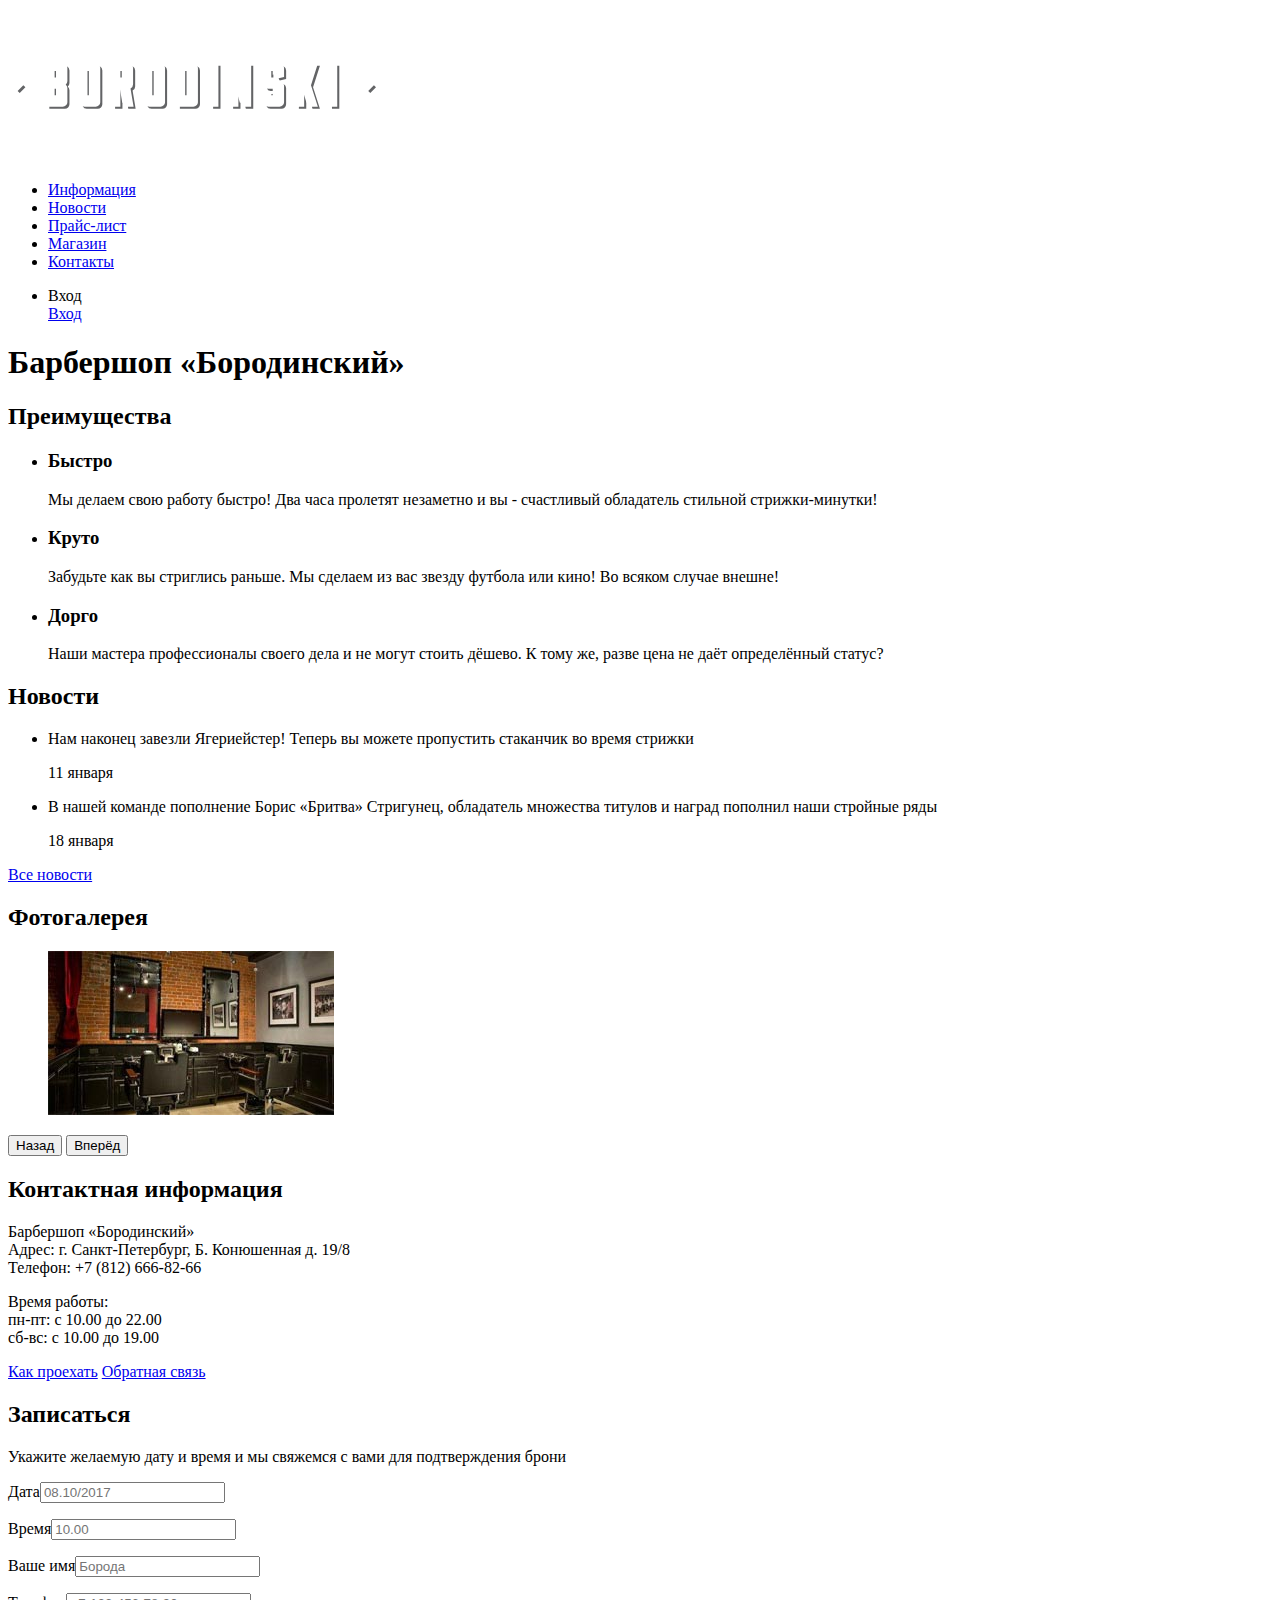
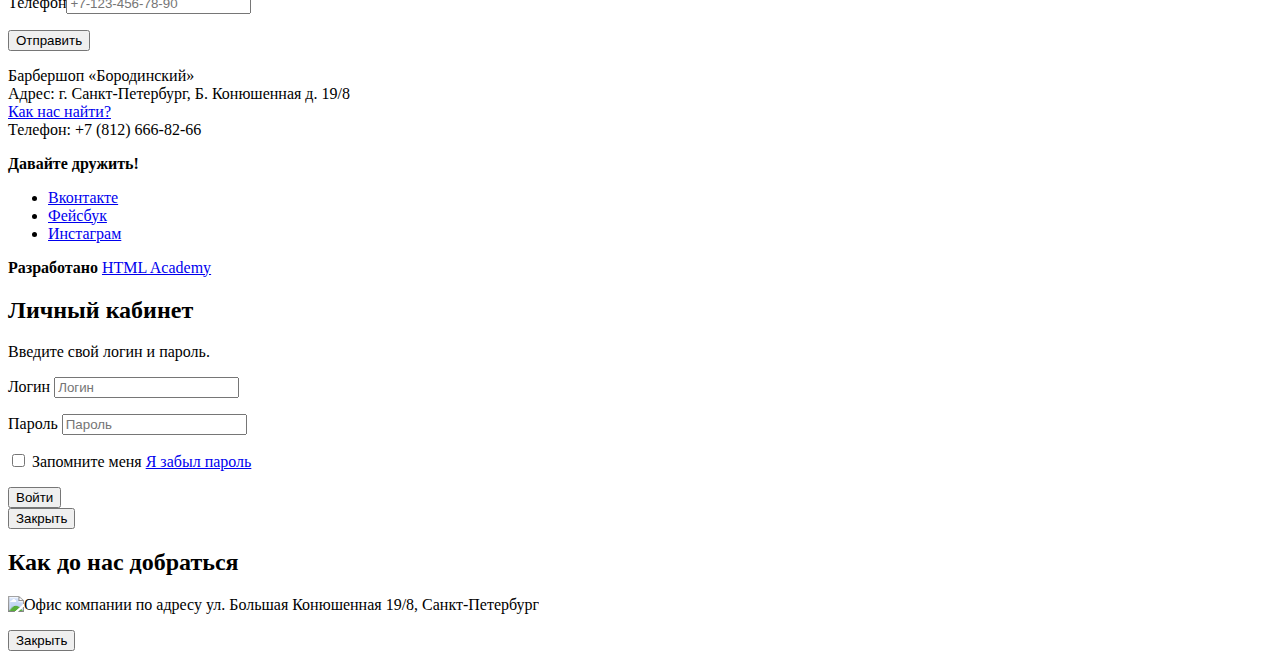
==== index.html @ 4cc2ce08 "html img" ====
<!DOCTYPE html>
<html lang="ru">
    <head>
        <meta charset="utf-8">
        <title>Барбершоп «Бородинский»</title>
    </head>
    <body>
      <header class="main-header"> 
          <nav class="main-navigation">
            <a class="main-header-logo">
              <img src="img/index-logo.svg" width="368" height="153" alt="Логотип барбершопа «Бородинский»">
            </a>
            <ul class="cite-navigation">
              <li><a href="info.html">Информация</a></li>
              <li><a href="news.html">Новости</a></li>
              <li><a href="price.html">Прайс-лист</a></li>
              <li><a href="catalog.html">Магазин</a></li>
              <li><a href="contacts.html">Контакты</a></li>
            </ul>
            <ul class="user-navigation">
              <li class="login-link">Вход</li>
              <a class="login-link" href="login.html">Вход</a>
            </ul>
          </nav>
      </header>
      <main class="container">

        <h1 class="visually-hidden">Барбершоп «Бородинский»</h1>

        <section class="features">
          <h2 class="visually-hidden">Преимущества</h2>
          <ul class="features-list">
            <li class="feature-item">
              <h3>Быстро</h3>
              <p>Мы делаем свою работу быстро! Два часа пролетят незаметно и вы - счастливый обладатель стильной стрижки-минутки!</p>
            </li>
            <li class="feature-item">
                <h3>Круто</h3>
                <p>Забудьте как вы стриглись раньше. Мы сделаем из вас звезду футбола или кино! Во всяком случае внешне!</p>
            </li>
            <li class="feature-item">
                <h3>Дорго</h3>
                <p>Наши мастера профессионалы своего дела и не могут стоить дёшево. К тому же, разве цена не даёт определённый статус?</p>
            </li>
          </ul>
        </section>

        <section class="news">
          <h2>Новости</h2>
          <ul class="news-list">
            <li class="news-item">
              <p>Нам наконец завезли Ягериейстер! Теперь вы можете пропустить стаканчик во время стрижки</p>
              <time datetime="2016-01-11">11 января</time>
            </li>
            <li class="news-item">
                <p>В нашей команде пополнение Борис «Бритва» Стригунец, обладатель множества титулов и наград пополнил наши стройные ряды</p>
                <time datetime="2016-01-18">18 января</time>
            </li>
          </ul>
          <a class="button" href="news.html">Все новости</a>
        </section>

        <section class="gallery">
          <h2>Фотогалерея</h2>
          <figure class="gallery-content">
            <a href="#"><img src="img/studio.jpg" width="286" height="164" alt="Интерьер"></a>
          </figure>
          <button class="button gallery-button gallery-button-back" type="button">Назад</button>
          <button class="button gallery-button gallery-button-next" type="button">Вперёд</button>
        </section>

        <section class="contacts">
          <h2>Контактная информация</h2>
          <p>
            Барбершоп «Бородинский»<br>
            Адрес: г. Санкт-Петербург, Б. Конюшенная д. 19/8<br>
            Телефон: +7 (812) 666-82-66 
          </p>
          <p>
            Время работы:<br>
            пн-пт: с 10.00 до 22.00<br>
            сб-вс: с 10.00 до 19.00 
          </p>
          <a class="button" href="map.html">Как проехать</a>
          <a class="button" href="contacts.html">Обратная связь</a>
        </section>

        <section class="appointment">
          <h2>Записаться</h2>
          <p class="appointment-info">Укажите желаемую дату и время и мы свяжемся с вами для подтверждения брони</p>
          <form class="appointment-form" action="https://echo.htmlacademy.ru" method="post">
            <p class="appointment-item"><label for="appointment-date">Дата</label><input id="appointment-date" type="text" name="date" value="" placeholder="08.10/2017"></p>
            <p class="appointment-item"><label for="appointment-item">Время</label><input id="appointment-item" type="text" name="time" value="" placeholder="10.00"></p>
            <p class="appointment-item"><label for="appointment-name">Ваше имя</label><input id="appointment-name" type="text" name="name" value="" placeholder="Борода"></p>
            <p class="appointment-item"><label for="appointment-phone">Телефон</label><input id="appointment-phone" type="tel" name="phone" value="" placeholder="+7-123-456-78-90"></p>
            <button class="button" type="submit">Отправить</button>
          </form>
        </section>
      </main>
      <footer class="main-footer">
        <p class="footer-contacts">
          Барбершоп «Бородинский»<br>
          Адрес: г. Санкт-Петербург, Б. Конюшенная д. 19/8<br>
          <a href="map.html">Как нас найти?</a><br>
          Телефон: +7 (812) 666-82-66 
        </p>
        <div class="footer-social">
          <b>Давайте дружить!</b>
          <ul>
            <li><a class="social-button" href="#">Вконтакте</a></li>
            <li><a class="social-button" href="#">Фейсбук</a></li>
            <li><a class="social-button" href="#">Инстаграм</a></li>
          </ul>
        </div>
        <p class="footer-copyright">
          <b>Разработано</b>
          <a class="button" href="https://htmlacademy.ru">HTML Academy</a>
        </p>
      </footer>

      <section class="modal modal-login">
        <h2>Личный кабинет </h2>
        <p>Введите свой логин и пароль.</p>
        <form class="login-form" action="https://echo.htmlacademy.ru" method="post">
        <p>
          <label class="visually-hidden" for="user-login">Логин</label>
          <input class="login-icon-user" id="user-login" type="text" name="login" placeholder="Логин">
        </p>
        <p>
          <label class="visually-hidden" for="user-password">Пароль</label>
          <input class="login-icon-password" id="user-password" type="password" name="password" placeholder="Пароль">
        </p>
        <p class="login-password-info">
          <label class="login-checkbox">
        <input type="checkbox" name="remember" class="visually-hidden">
        <span class="checkbox-indicator"></span>Запомните меня</label>
        <a class="restore" href="#">Я забыл пароль </a>
        </p>
        <button class="button" type="submit">Войти</button>
        </form>
        <button class="modal-close" type="button">Закрыть</button>
      </section>

      <section class="modal modal-map">
        <h2 class="visually-hidden">Как до нас добраться</h2>
        <p>
          <img src="img/map.jpg" width="780" height="560" alt="Офис компании по адресу ул. Большая Конюшенная 19/8, Санкт-Петербург">
        </p>
        <button class="modal-close" type="button">Закрыть </button>
      </section>
    </body>  

</html>
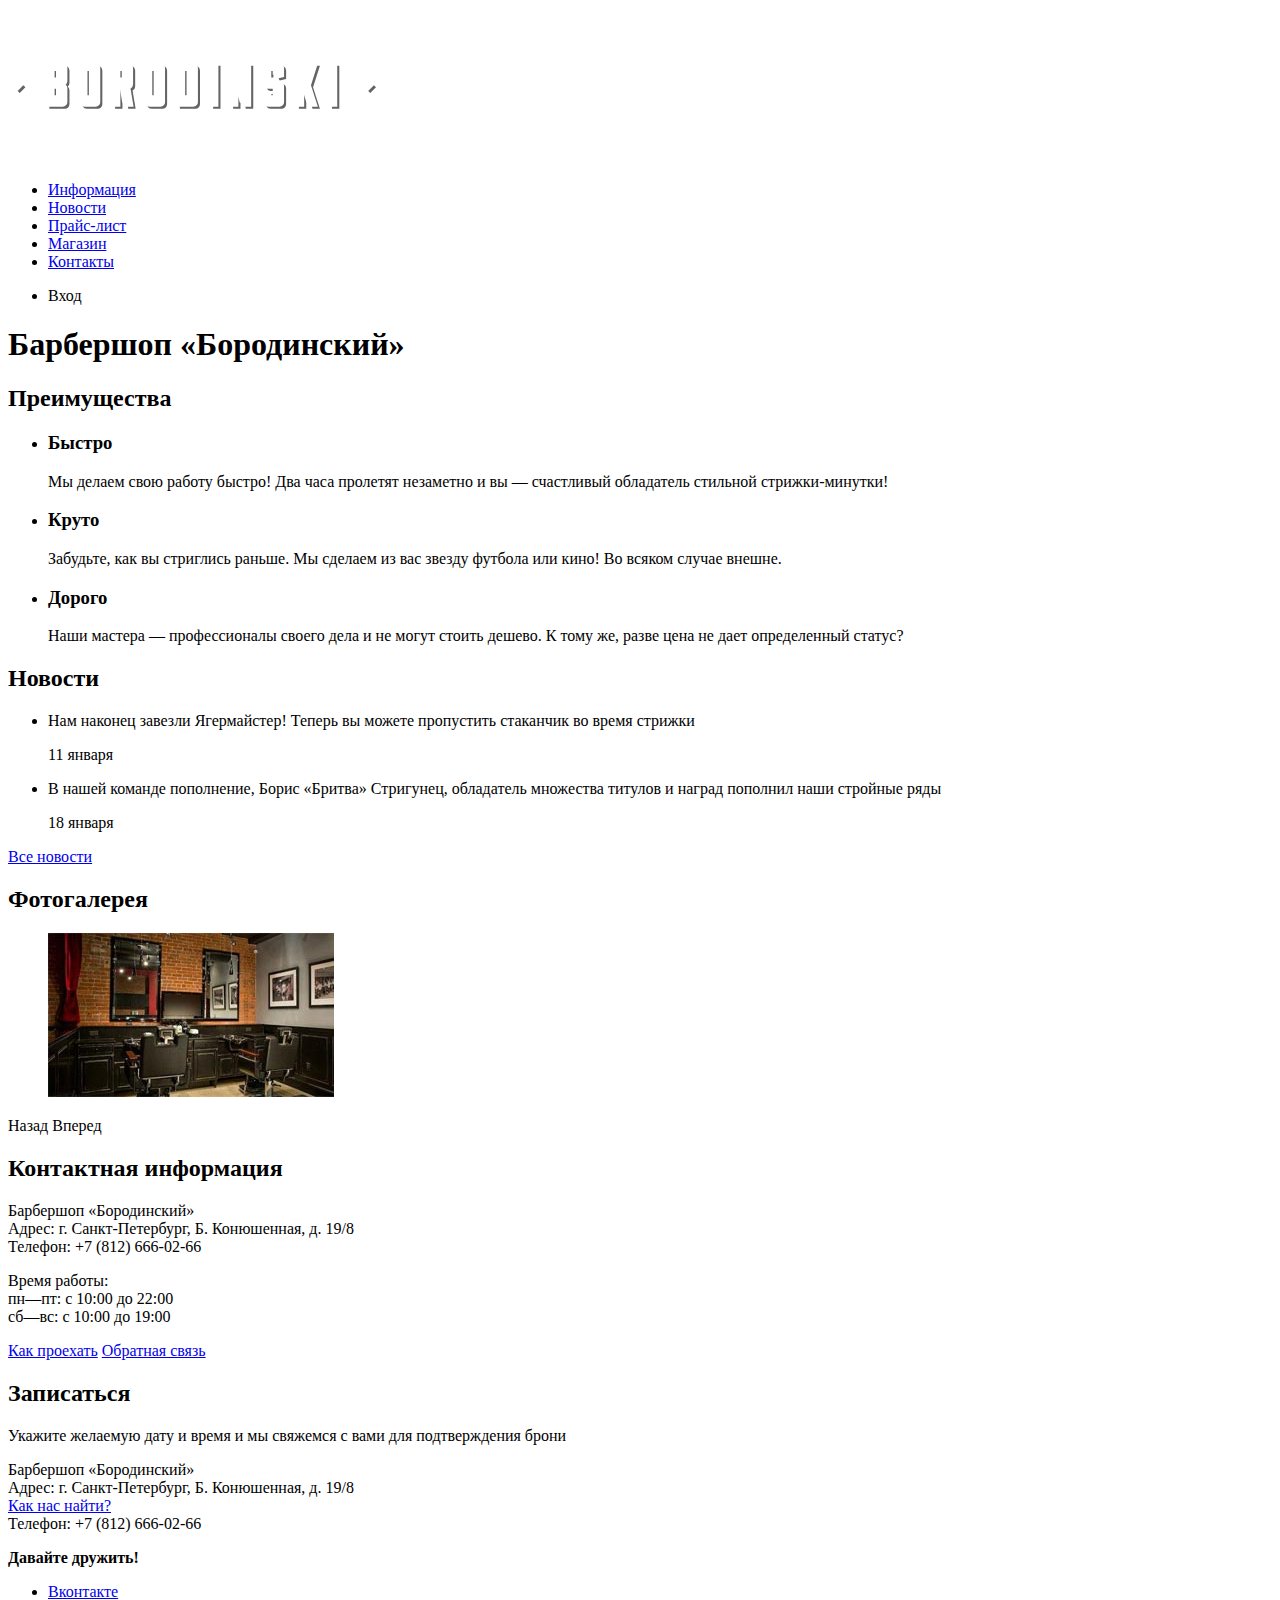
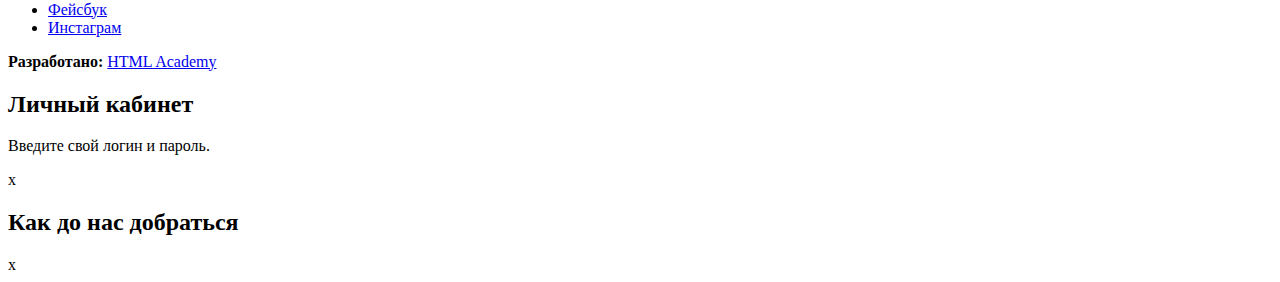
==== commit a3d4e3ef: "catalog and item" ====
--- a/index.html
+++ b/index.html
@@ -1,153 +1,150 @@
-<!DOCTYPE html>
-<html lang="ru">
-    <head>
-        <meta charset="utf-8">
-        <title>Барбершоп «Бородинский»</title>
-    </head>
-    <body>
-      <header class="main-header"> 
-          <nav class="main-navigation">
-            <a class="main-header-logo">
-              <img src="img/index-logo.svg" width="368" height="153" alt="Логотип барбершопа «Бородинский»">
-            </a>
-            <ul class="cite-navigation">
-              <li><a href="info.html">Информация</a></li>
-              <li><a href="news.html">Новости</a></li>
-              <li><a href="price.html">Прайс-лист</a></li>
-              <li><a href="catalog.html">Магазин</a></li>
-              <li><a href="contacts.html">Контакты</a></li>
-            </ul>
-            <ul class="user-navigation">
-              <li class="login-link">Вход</li>
-              <a class="login-link" href="login.html">Вход</a>
-            </ul>
-          </nav>
-      </header>
-      <main class="container">
-
-        <h1 class="visually-hidden">Барбершоп «Бородинский»</h1>
-
-        <section class="features">
-          <h2 class="visually-hidden">Преимущества</h2>
-          <ul class="features-list">
-            <li class="feature-item">
-              <h3>Быстро</h3>
-              <p>Мы делаем свою работу быстро! Два часа пролетят незаметно и вы - счастливый обладатель стильной стрижки-минутки!</p>
-            </li>
-            <li class="feature-item">
-                <h3>Круто</h3>
-                <p>Забудьте как вы стриглись раньше. Мы сделаем из вас звезду футбола или кино! Во всяком случае внешне!</p>
-            </li>
-            <li class="feature-item">
-                <h3>Дорго</h3>
-                <p>Наши мастера профессионалы своего дела и не могут стоить дёшево. К тому же, разве цена не даёт определённый статус?</p>
-            </li>
-          </ul>
-        </section>
-
-        <section class="news">
-          <h2>Новости</h2>
-          <ul class="news-list">
-            <li class="news-item">
-              <p>Нам наконец завезли Ягериейстер! Теперь вы можете пропустить стаканчик во время стрижки</p>
-              <time datetime="2016-01-11">11 января</time>
-            </li>
-            <li class="news-item">
-                <p>В нашей команде пополнение Борис «Бритва» Стригунец, обладатель множества титулов и наград пополнил наши стройные ряды</p>
-                <time datetime="2016-01-18">18 января</time>
-            </li>
-          </ul>
-          <a class="button" href="news.html">Все новости</a>
-        </section>
-
-        <section class="gallery">
-          <h2>Фотогалерея</h2>
-          <figure class="gallery-content">
-            <a href="#"><img src="img/studio.jpg" width="286" height="164" alt="Интерьер"></a>
-          </figure>
-          <button class="button gallery-button gallery-button-back" type="button">Назад</button>
-          <button class="button gallery-button gallery-button-next" type="button">Вперёд</button>
-        </section>
-
-        <section class="contacts">
-          <h2>Контактная информация</h2>
-          <p>
-            Барбершоп «Бородинский»<br>
-            Адрес: г. Санкт-Петербург, Б. Конюшенная д. 19/8<br>
-            Телефон: +7 (812) 666-82-66 
-          </p>
-          <p>
-            Время работы:<br>
-            пн-пт: с 10.00 до 22.00<br>
-            сб-вс: с 10.00 до 19.00 
-          </p>
-          <a class="button" href="map.html">Как проехать</a>
-          <a class="button" href="contacts.html">Обратная связь</a>
-        </section>
-
-        <section class="appointment">
-          <h2>Записаться</h2>
-          <p class="appointment-info">Укажите желаемую дату и время и мы свяжемся с вами для подтверждения брони</p>
-          <form class="appointment-form" action="https://echo.htmlacademy.ru" method="post">
-            <p class="appointment-item"><label for="appointment-date">Дата</label><input id="appointment-date" type="text" name="date" value="" placeholder="08.10/2017"></p>
-            <p class="appointment-item"><label for="appointment-item">Время</label><input id="appointment-item" type="text" name="time" value="" placeholder="10.00"></p>
-            <p class="appointment-item"><label for="appointment-name">Ваше имя</label><input id="appointment-name" type="text" name="name" value="" placeholder="Борода"></p>
-            <p class="appointment-item"><label for="appointment-phone">Телефон</label><input id="appointment-phone" type="tel" name="phone" value="" placeholder="+7-123-456-78-90"></p>
-            <button class="button" type="submit">Отправить</button>
-          </form>
-        </section>
-      </main>
-      <footer class="main-footer">
-        <p class="footer-contacts">
-          Барбершоп «Бородинский»<br>
-          Адрес: г. Санкт-Петербург, Б. Конюшенная д. 19/8<br>
-          <a href="map.html">Как нас найти?</a><br>
-          Телефон: +7 (812) 666-82-66 
-        </p>
-        <div class="footer-social">
-          <b>Давайте дружить!</b>
-          <ul>
-            <li><a class="social-button" href="#">Вконтакте</a></li>
-            <li><a class="social-button" href="#">Фейсбук</a></li>
-            <li><a class="social-button" href="#">Инстаграм</a></li>
-          </ul>
-        </div>
-        <p class="footer-copyright">
-          <b>Разработано</b>
-          <a class="button" href="https://htmlacademy.ru">HTML Academy</a>
-        </p>
-      </footer>
-
-      <section class="modal modal-login">
-        <h2>Личный кабинет </h2>
-        <p>Введите свой логин и пароль.</p>
-        <form class="login-form" action="https://echo.htmlacademy.ru" method="post">
-        <p>
-          <label class="visually-hidden" for="user-login">Логин</label>
-          <input class="login-icon-user" id="user-login" type="text" name="login" placeholder="Логин">
-        </p>
-        <p>
-          <label class="visually-hidden" for="user-password">Пароль</label>
-          <input class="login-icon-password" id="user-password" type="password" name="password" placeholder="Пароль">
-        </p>
-        <p class="login-password-info">
-          <label class="login-checkbox">
-        <input type="checkbox" name="remember" class="visually-hidden">
-        <span class="checkbox-indicator"></span>Запомните меня</label>
-        <a class="restore" href="#">Я забыл пароль </a>
-        </p>
-        <button class="button" type="submit">Войти</button>
-        </form>
-        <button class="modal-close" type="button">Закрыть</button>
-      </section>
-
-      <section class="modal modal-map">
-        <h2 class="visually-hidden">Как до нас добраться</h2>
-        <p>
-          <img src="img/map.jpg" width="780" height="560" alt="Офис компании по адресу ул. Большая Конюшенная 19/8, Санкт-Петербург">
-        </p>
-        <button class="modal-close" type="button">Закрыть </button>
-      </section>
-    </body>  
-
+<!DOCTYPE html>
+<html lang="ru">
+
+<head>
+    <meta charset="utf-8">
+    <title>Барбершоп «Бородинский»</title>
+</head>
+
+<body>
+    <header class="main-header">
+        <nav class="main-navigation">
+            <a class="main-header-logo">
+                <img src="img/index-logo.svg" width="368" height="153" alt="Логотип барбершопа «Бородинский»">
+            </a>
+            <ul class="site-navigation">
+                <li>
+                    <a href="info.html">Информация</a>
+                </li>
+                <li>
+                    <a href="news.html">Новости</a>
+                </li>
+                <li>
+                    <a href="price.html">Прайс-лист</a>
+                </li>
+                <li>
+                    <a href="catalog.html">Магазин</a>
+                </li>
+                <li>
+                    <a href="contacts.html">Контакты</a>
+                </li>
+            </ul>
+            <ul class="user-navigation">
+                <li class="login-link">Вход</li>
+            </ul>
+        </nav>
+    </header>
+    <main class="container">
+
+        <h1 class="visually-hidden">Барбершоп «Бородинский»</h1>
+
+        <section class="features">
+            <h2 class="visually-hidden">Преимущества</h2>
+            <ul class="features-list">
+                <li class="feature-item">
+                    <h3>Быстро</h3>
+                    <p>Мы делаем свою работу быстро! Два часа пролетят незаметно и вы — счастливый обладатель стильной стрижки-минутки!</p>
+                </li>
+                <li class="feature-item">
+                    <h3>Круто</h3>
+                    <p>Забудьте, как вы стриглись раньше. Мы сделаем из вас звезду футбола или кино! Во всяком случае внешне.</p>
+                </li>
+                <li class="feature-item">
+                    <h3>Дорого</h3>
+                    <p>Наши мастера — профессионалы своего дела и не могут стоить дешево. К тому же, разве цена не дает определенный
+                        статус?</p>
+                </li>
+            </ul>
+        </section>
+
+        <section class="news">
+            <h2>Новости</h2>
+            <ul class="news-list">
+                <li class="news-item">
+                    <p>Нам наконец завезли Ягермайстер! Теперь вы можете пропустить стаканчик во время стрижки</p>
+                    <time datetime="2016-01-11">11 января</time>
+                </li>
+                <li class="news-item">
+                    <p>В нашей команде пополнение, Борис «Бритва» Стригунец, обладатель множества титулов и наград пополнил
+                        наши стройные ряды</p>
+                    <time datetime="2016-01-18">18 января</time>
+                </li>
+            </ul>
+            <a class="button" href="news.html">Все новости</a>
+        </section>
+
+        <section class="gallery">
+            <h2>Фотогалерея</h2>
+            <figure class="gallery-content">
+                <a href="#">
+                    <img src="img/studio.jpg" width="286" height="164" alt="Интерьер">
+                </a>
+            </figure>
+            <span class="button gallery-button gallery-button-back">Назад</span>
+            <span class="button gallery-button gallery-button-next">Вперед</span>
+        </section>
+
+        <section class="contacts">
+            <h2>Контактная информация</h2>
+            <p>
+                Барбершоп «Бородинский»
+                <br> Адрес: г. Санкт-Петербург, Б. Конюшенная, д. 19/8
+                <br> Телефон: +7 (812) 666-02-66
+            </p>
+            <p>
+                Время работы:
+                <br> пн—пт: с 10:00 до 22:00
+                <br> сб—вс: с 10:00 до 19:00
+            </p>
+            <a class="button" href="map.html">Как проехать</a>
+            <a class="button" href="contacts.html">Обратная связь</a>
+        </section>
+
+        <section class="appointment">
+            <h2>Записаться</h2>
+            <p class="appointment-info">Укажите желаемую дату и время и мы свяжемся с вами для подтверждения брони</p>
+            <!-- Здесь будет форма -->
+        </section>
+    </main>
+    <footer class="main-footer">
+        <p class="footer-contacts">
+            Барбершоп «Бородинский»
+            <br> Адрес: г. Санкт-Петербург, Б. Конюшенная, д. 19/8
+            <br>
+            <a href="map.html">Как нас найти?</a>
+            <br> Телефон: +7 (812) 666-02-66
+        </p>
+        <div class="footer-social">
+            <b>Давайте дружить!</b>
+            <ul>
+                <li>
+                    <a class="social-button" href="#">Вконтакте</a>
+                </li>
+                <li>
+                    <a class="social-button" href="#">Фейсбук</a>
+                </li>
+                <li>
+                    <a class="social-button" href="#">Инстаграм</a>
+                </li>
+            </ul>
+        </div>
+        <p class="footer-copyright">
+            <b>Разработано:</b>
+            <a class="button" href="https://htmlacademy.ru">HTML Academy</a>
+        </p>
+    </footer>
+
+    <section class="modal modal-login">
+        <h2>Личный кабинет</h2>
+        <p>Введите свой логин и пароль.</p>
+        <!-- Здесь будет форма -->
+        <span class="modal-close">x</span>
+    </section>
+
+    <section class="modal modal-map">
+        <h2 class="visually-hidden">Как до нас добраться</h2>
+        <span class="modal-close">x</span>
+    </section>
+</body>
+
 </html>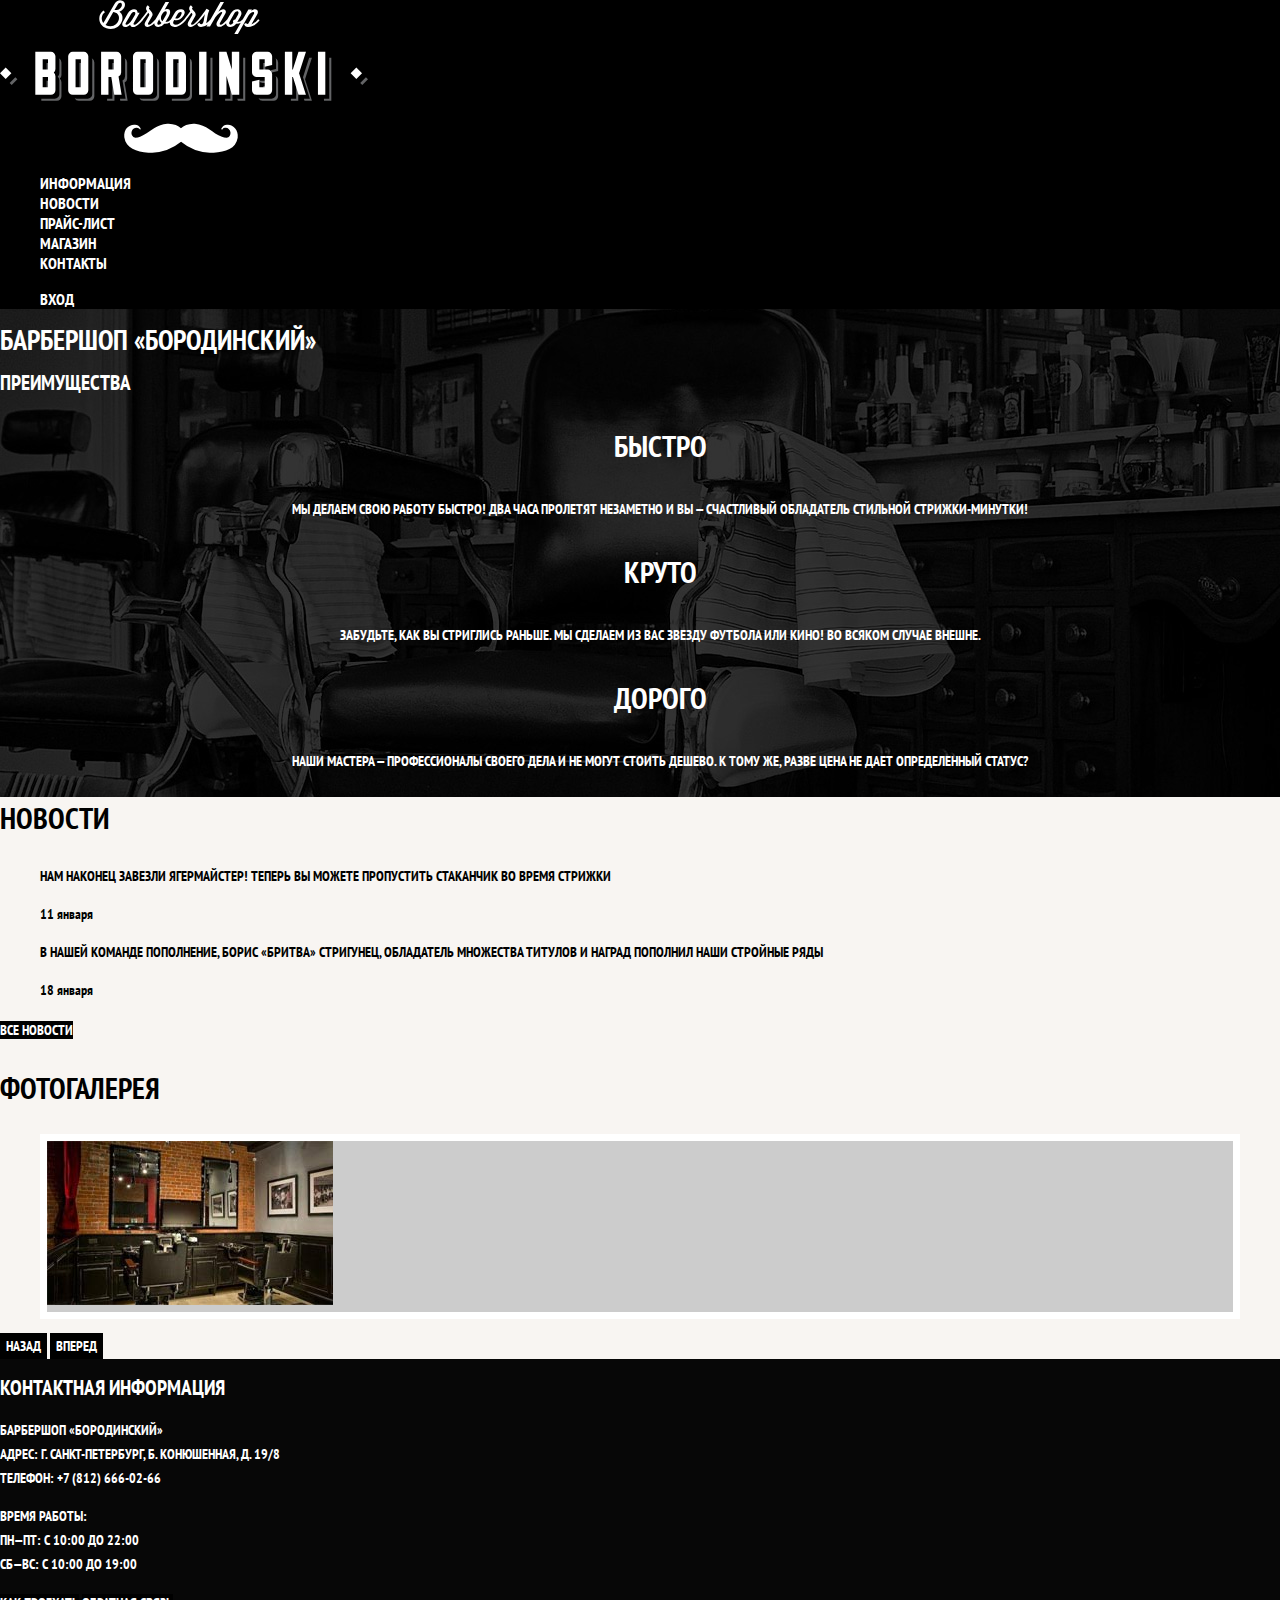
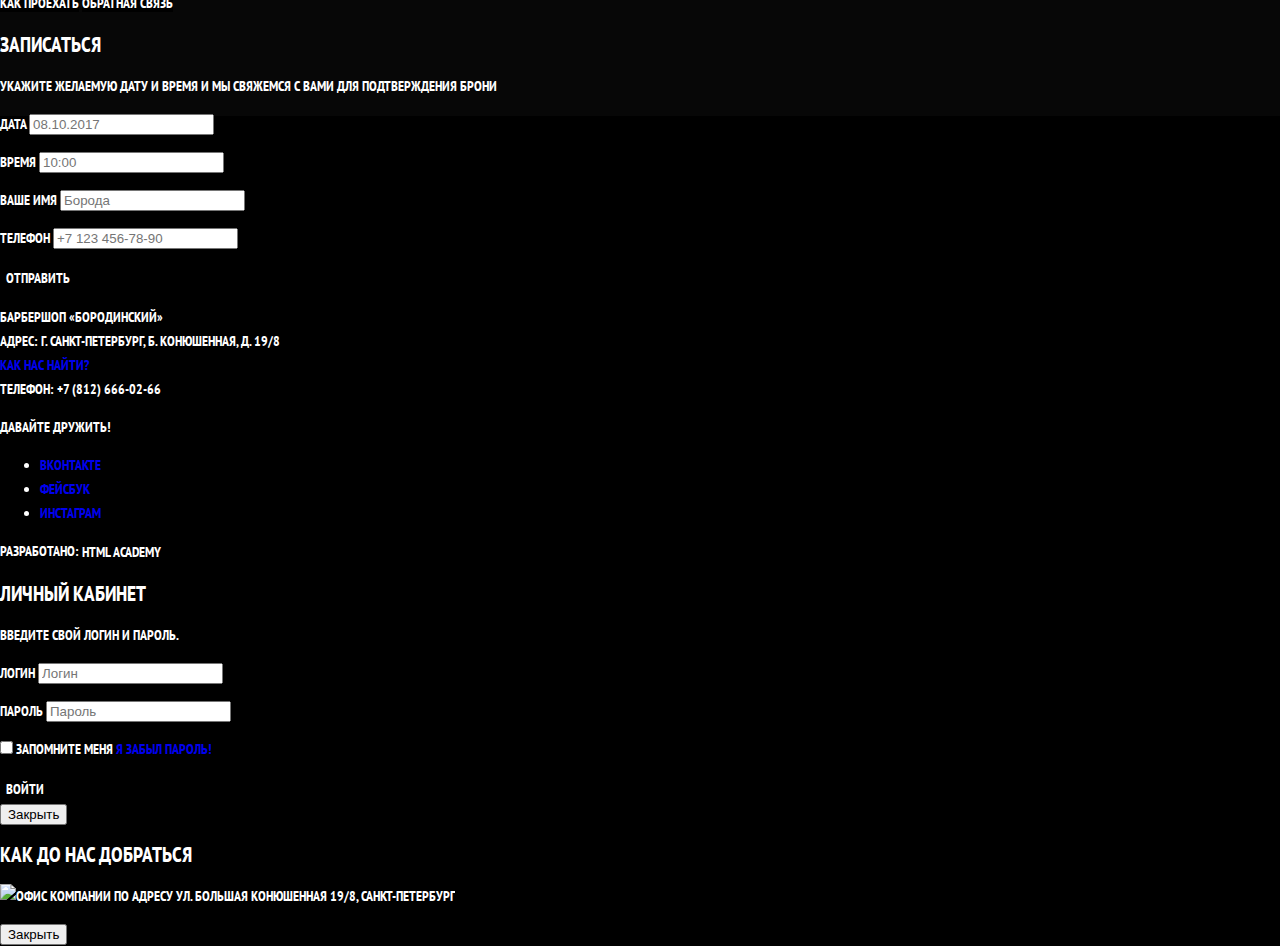
==== commit 25795051: "style" ====
--- a/index.html
+++ b/index.html
@@ -4,6 +4,9 @@
 <head>
     <meta charset="utf-8">
     <title>Барбершоп «Бородинский»</title>
+    <link href="https://fonts.googleapis.com/css?family=PT+Sans+Narrow:400,700&amp;subset=latin,cyrillic" rel="stylesheet">
+    <link href="css/normalize.css" rel="stylesheet">
+    <link href="css/style.css" rel="stylesheet">
 </head>
 
 <body>
@@ -30,7 +33,9 @@
                 </li>
             </ul>
             <ul class="user-navigation">
-                <li class="login-link">Вход</li>
+                <li class="login-link">
+                    <a class="login-link" href="login.html">Вход</a>
+                </li>
             </ul>
         </nav>
     </header>
@@ -57,6 +62,7 @@
             </ul>
         </section>
 
+    <div class="index-columns">
         <section class="news">
             <h2>Новости</h2>
             <ul class="news-list">
@@ -80,9 +86,10 @@
                     <img src="img/studio.jpg" width="286" height="164" alt="Интерьер">
                 </a>
             </figure>
-            <span class="button gallery-button gallery-button-back">Назад</span>
-            <span class="button gallery-button gallery-button-next">Вперед</span>
+            <button class="button gallery-button gallery-button-back" type="button">Назад</button>
+            <button class="button gallery-button gallery-button-next" type="button">Вперед</button>
         </section>
+    </div>
 
         <section class="contacts">
             <h2>Контактная информация</h2>
@@ -103,7 +110,25 @@
         <section class="appointment">
             <h2>Записаться</h2>
             <p class="appointment-info">Укажите желаемую дату и время и мы свяжемся с вами для подтверждения брони</p>
-            <!-- Здесь будет форма -->
+            <form class="appointment-form" action="https://echo.htmlacademy.ru" method="post">
+                <p class="appointment-item">
+                    <label for="appointment-date">Дата</label>
+                    <input id="appointment-date" type="text" name="date" value="" placeholder="08.10.2017">
+                </p>
+                <p class="appointment-item">
+                    <label for="appointment-time">Время</label>
+                    <input id="appointment-time" type="text" name="time" value="" placeholder="10:00">
+                </p>
+                <p class="appointment-item">
+                    <label for="appointment-name">Ваше имя</label>
+                    <input id="appointment-name" type="text" name="name" value="" placeholder="Борода">
+                </p>
+                <p class="appointment-item">
+                    <label for="appointment-phone">Телефон</label>
+                    <input id="appointment-phone" type="tel" name="phone" value="" placeholder="+7 123 456-78-90">
+                </p>
+                <button class="button" type="submit">Отправить</button>
+            </form>
         </section>
     </main>
     <footer class="main-footer">
@@ -137,13 +162,34 @@
     <section class="modal modal-login">
         <h2>Личный кабинет</h2>
         <p>Введите свой логин и пароль.</p>
-        <!-- Здесь будет форма -->
-        <span class="modal-close">x</span>
+        <form class="login-form" action="https://echo.htmlacademy.ru" method="post">
+            <p>
+                <label class="visually-hidden" for="user-login">Логин</label>
+                <input class="login-icon-user" id="user-login" type="text" name="login" placeholder="Логин">
+            </p>
+            <p>
+                <label class="visually-hidden" for="user-password">Пароль</label>
+                <input class="login-icon-password" id="user-password" type="password" name="password" placeholder="Пароль">
+            </p>
+            <p class="login-password-info">
+                <label class="login-checkbox">
+                    <input type="checkbox" name="remember" class="visually-hidden">
+                    <span class="checkbox-indicator"></span>
+                    Запомните меня
+                </label>
+                <a class="restore" href="#">Я забыл пароль!</a>
+            </p>
+            <button class="button" type="submit">Войти</button>
+        </form>
+        <button class="modal-close" type="button">Закрыть</button>
     </section>
 
     <section class="modal modal-map">
         <h2 class="visually-hidden">Как до нас добраться</h2>
-        <span class="modal-close">x</span>
+        <p>
+            <img src="img/map.jpg" width="780" height="560" alt="Офис компании по адресу ул. Большая Конюшенная 19/8, Санкт-Петербург">
+        </p>
+        <button class="modal-close" type="button">Закрыть</button>
     </section>
 </body>
 
--- a/css/style.css
+++ b/css/style.css
@@ -0,0 +1,97 @@
+body {
+    margin: 0;
+    padding: 0;
+  
+    font-family: "PT Sans Narrow", Arial, sans-serif;
+    font-size: 14px;
+    line-height: 24px;
+    font-weight: 700;
+    color: #ffffff;
+    text-transform: uppercase;
+    
+    background-color: #000000;
+    background-image: url("../img/bg.jpg");
+    background-position: top center;
+    background-repeat: no-repeat;
+}
+
+a {
+    text-decoration: none;
+}
+
+.button {
+    font: inherit;
+
+    text-align: center;
+    color: #ffffff;
+    vertical-align: middle;
+    text-transform: uppercase;
+
+    background-color: #000000;
+    border: none;
+}
+
+.main-navigation {
+    font-size: 16px;
+    line-height: 20px;
+    color: #ffffff;
+
+    background-color: #000000;
+}
+
+.site-navigation,
+.user-navigation {
+    list-style: none;
+}
+
+.site-navigation a,
+.user-navigation a {
+    color: #ffffff;
+}
+
+.site-navigation a:hover,
+.site-navigation a:focus,
+.user-navigation a:hover,
+.user-navigation a:focus {
+    background-color: #242424;
+}
+
+.features-list {
+    list-style: none;
+}
+
+.feature-item {
+    text-align: center;
+}
+
+.feature-item h3 {
+    font-size: 30px;
+    line-height: 42px; 
+}
+
+.index-columns {
+    color: #000000;
+
+    background-color: #f8f5f2;
+    background-image: url("img/pattern-light.jpg");
+    background-position: 0 0;
+    background-repeat: repeat;
+}
+
+.index-columns h2 {
+    font-size: 30px;
+    line-height: 42px; 
+}
+
+.news-list {
+    list-style: none;
+}
+
+.news-item time {
+    text-transform: none;
+}
+
+.gallery-content {
+    background-color: #cccccc;
+    border: 7px solid #ffffff;
+}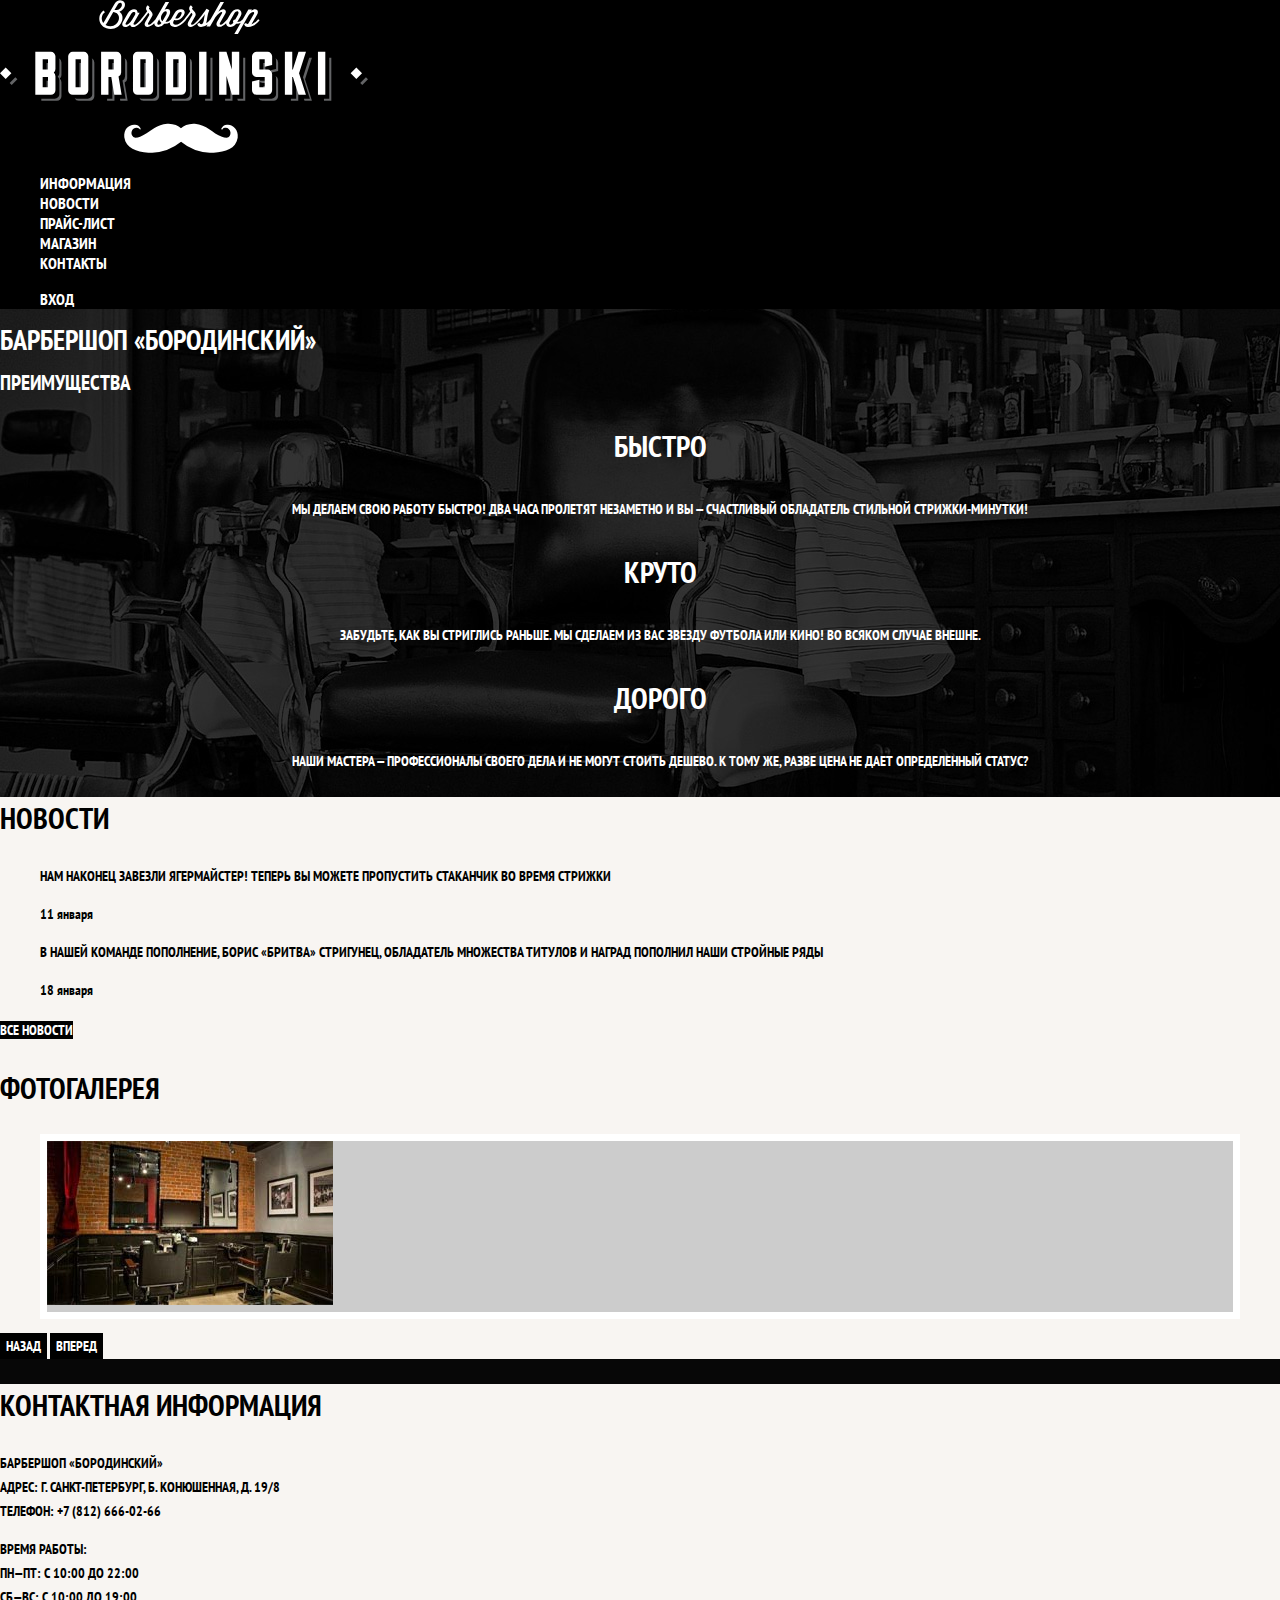
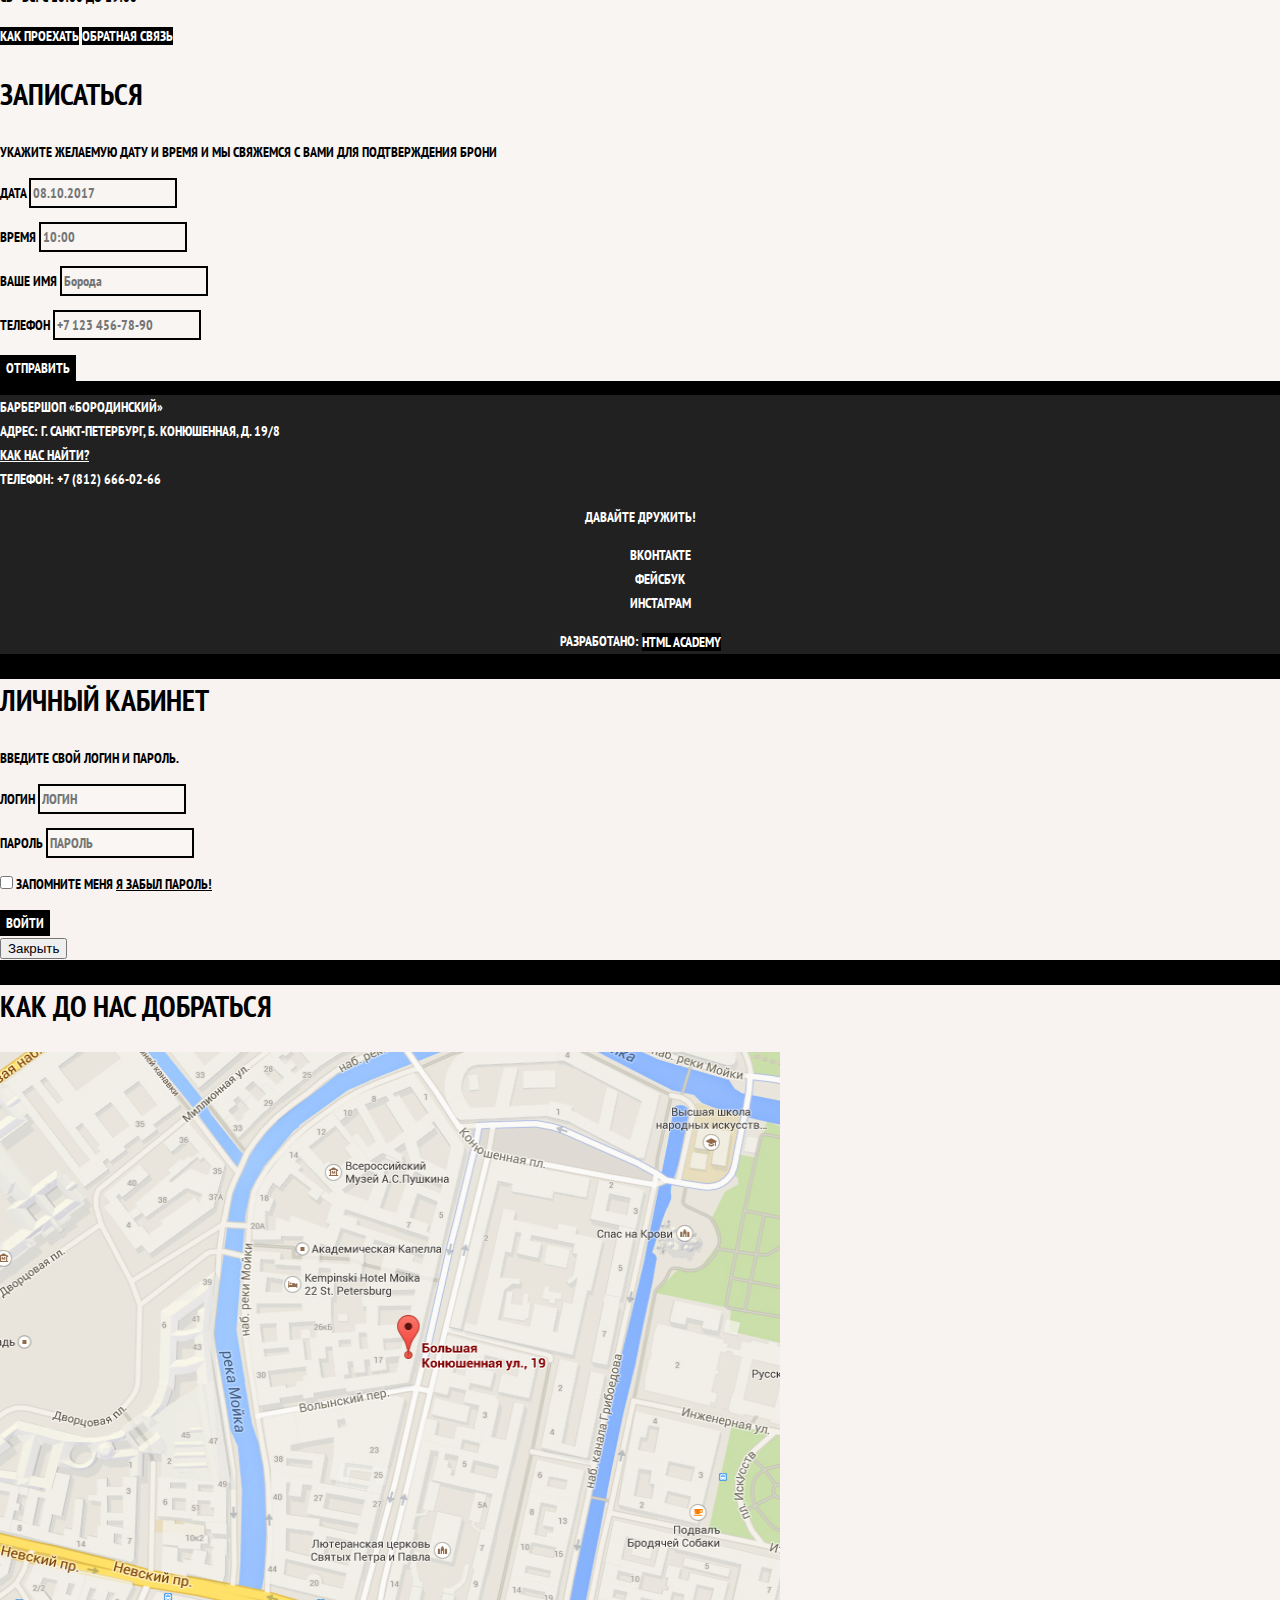
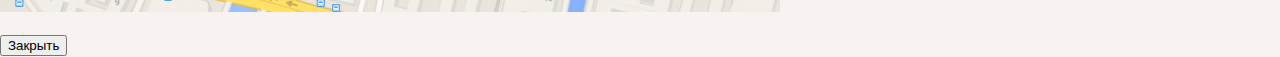
==== commit ab3e507b: "1" ====
--- a/index.html
+++ b/index.html
@@ -91,6 +91,7 @@
         </section>
     </div>
 
+    <div class="index-columns">
         <section class="contacts">
             <h2>Контактная информация</h2>
             <p>
@@ -130,6 +131,8 @@
                 <button class="button" type="submit">Отправить</button>
             </form>
         </section>
+    </div>
+    
     </main>
     <footer class="main-footer">
         <p class="footer-contacts">
--- a/css/style.css
+++ b/css/style.css
@@ -15,6 +15,15 @@
     background-repeat: no-repeat;
 }
 
+.inner-page {
+    color: #000000;
+
+    background-color: #f9f6f3;
+    background-image: url("img/pattern-light.jpg");
+    background-position: 0 0;
+    background-repeat: repeat;
+}
+
 a {
     text-decoration: none;
 }
@@ -29,6 +38,12 @@
 
     background-color: #000000;
     border: none;
+}
+
+.button:hover,
+.button:focus,
+.button:active {
+    background-color: #663d15;
 }
 
 .main-navigation {
@@ -94,4 +109,173 @@
 .gallery-content {
     background-color: #cccccc;
     border: 7px solid #ffffff;
+}
+
+.appointment-item input {
+    font: inherit;
+
+    background-color: transparent;
+    border: 2px solid #000000;
+}
+
+.appointment-item input:focus {
+    border-color: #663d15; 
+}
+
+.page-title {
+    font-size: 30px;
+    line-height: 42px;
+}
+
+.breadcrumbs {
+    list-style: none;
+}
+
+.breadcrumbs a {
+    color: #000000;
+}
+
+.breadcrumbs a:hover,
+.breadcrumbs a:focus {
+    text-decoration: underline;
+}
+
+.breadcrumbs-current {
+    color: #aba9a7;
+}
+
+.filter fieldset {
+    border: none;
+}
+
+.filter legend {
+    font-size: 24px;
+    line-height: 30px;
+}
+
+.filter ul {
+    list-style: none;
+    line-height: 18px;
+}
+
+.filter-input:hover + label,
+.filter-input:focus + label {
+    color: #663d15;
+}
+
+.filter-input:disabled + label {
+    color: #000000;
+
+    opacity: 0.5;
+}
+
+.catalog-list {
+    list-style: none;
+}
+
+.catalog-item {
+    background-color: #f8f8f8;
+    box-shadow: 0 0 10px rgba(0, 0, 0, 0.1);
+}
+
+.catalog-item:hover {
+    box-shadow: 0 0 10px rgba(0, 0, 0, 0.2);
+}
+
+.catalog-item a {
+    color: #000000;
+}
+
+.catalog-item h3 {
+    font-size: 14px;
+    line-height: 18px;
+}
+
+.catalog-category {
+    text-transform: none;
+}
+
+.main-footer {
+    color: #ffffff;
+
+    background-color: #212121;
+    background-image: url("img/pattern-dark.jpg");
+    background-position: 0 0;
+    background-repeat: repeat;
+}
+
+.footer-contacts a {
+    color: #ffffff;
+    text-decoration: underline;
+}
+
+.footer-contacts a:hover,
+.footer-contacts a:focus {
+    text-decoration: none;
+}
+
+.footer-social {
+    text-align: center;
+}
+
+.footer-social ul {
+    list-style: none;
+}
+
+.social-button {
+    color: #ffffff;
+}
+
+.footer-copyright {
+    text-align: center;
+}
+
+.footer-copyright .button:hover,
+.footer-copyright .button:focus {
+    color: #000000;
+
+    background-color: #ffffff;
+}
+
+.modal {
+    color: #000000;
+
+    background-color: #f8f3f0;
+    background-image: url("img/pattern-light.jpg");
+    background-position: 0 0;
+    background-repeat: repeat; 
+}
+
+.modal h2 {
+    font-size: 30px;
+    line-height: 42px;
+}
+
+.login-form input[type="text"],
+.login-form input[type="password"] {
+    font: inherit;
+    color: #000000;
+    text-transform: uppercase;
+
+    background-color: #f9f6f3;
+    border: 2px solid #000000;
+}
+
+.login-form input:focus {
+    border-color: #663d15;
+}
+
+.login-checkbox:hover,
+.login-checkbox:focus {
+    color: #663d15; 
+}
+
+.restore {
+    color: #000000;
+    text-decoration: underline;
+}
+
+.restore:hover,
+.restore:focus {
+    text-decoration: none;
 }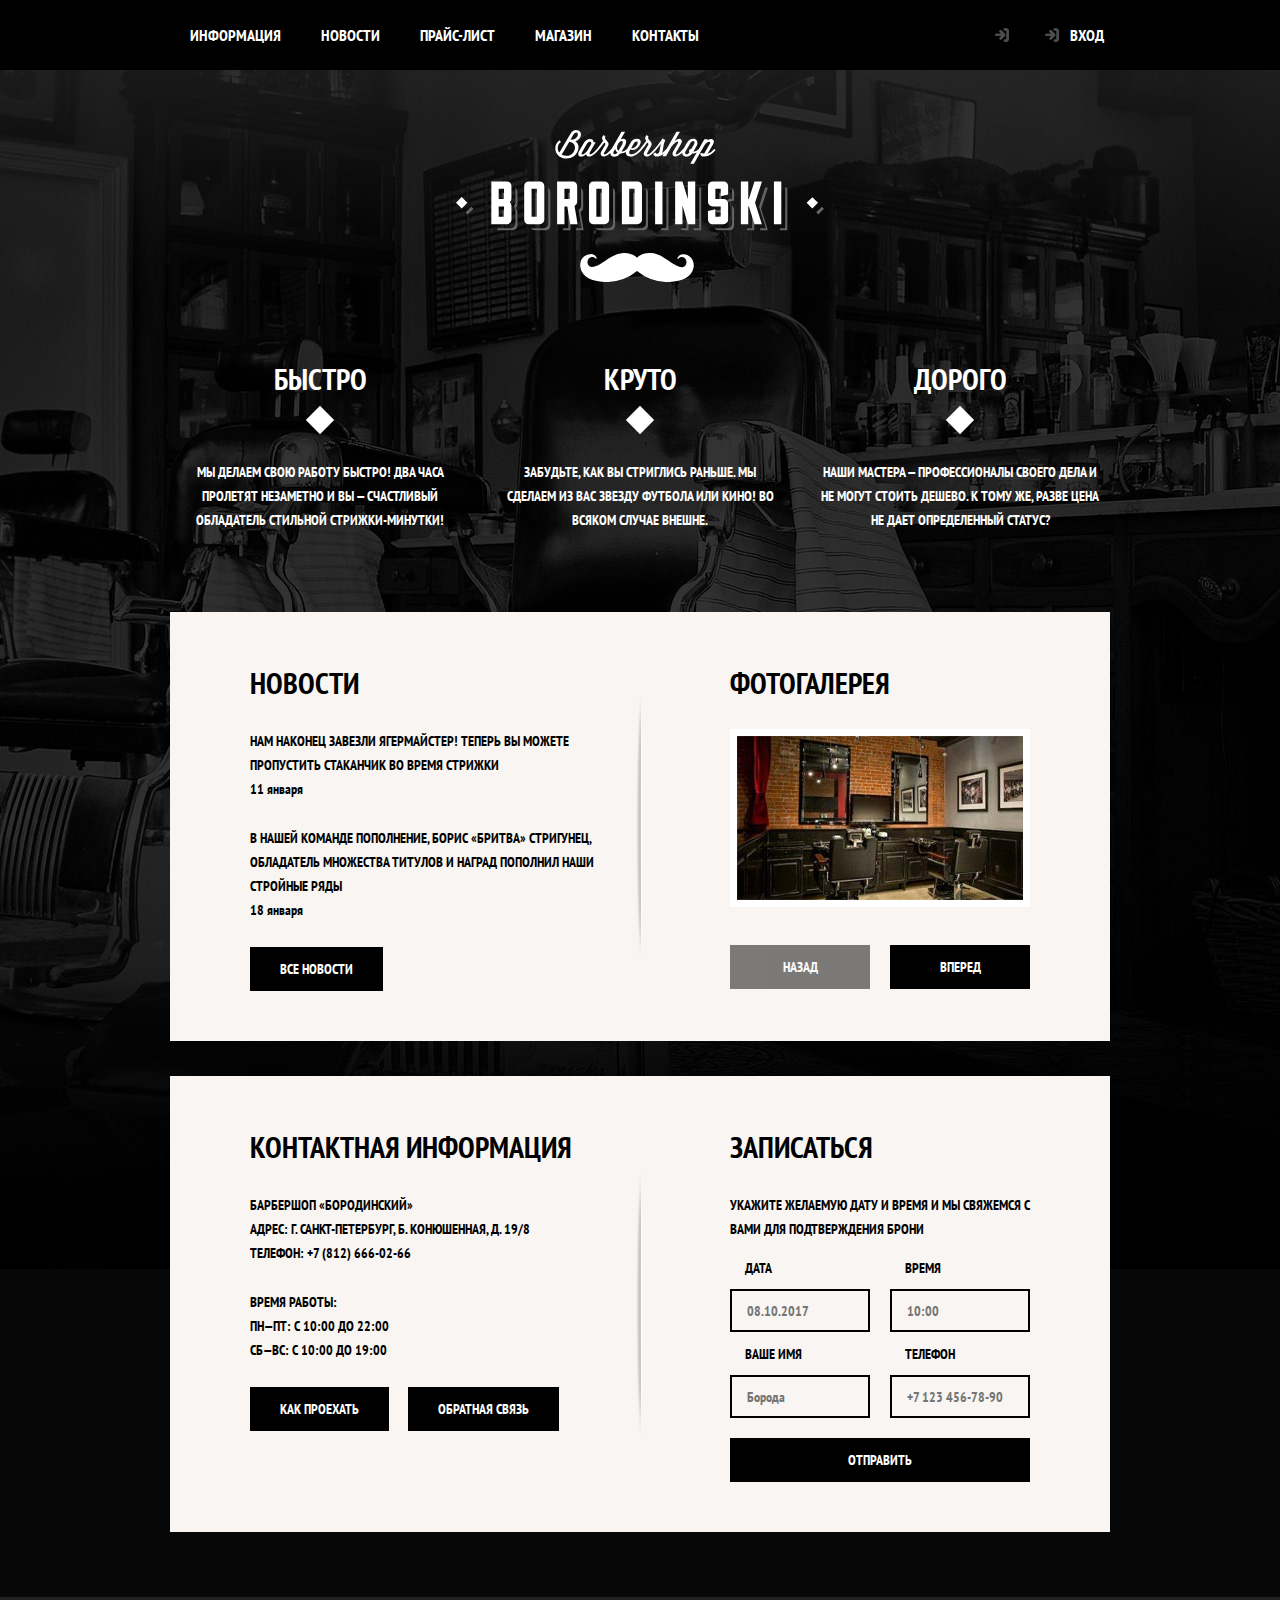
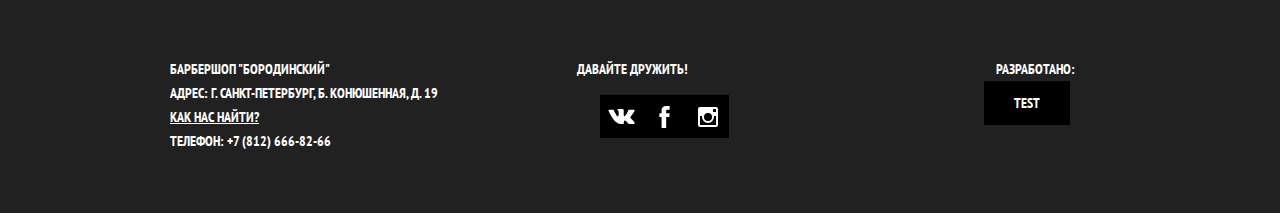
==== commit 0fbe2ad2: "positioning styling" ====
--- a/index.html
+++ b/index.html
@@ -10,33 +10,38 @@
 </head>
 
 <body>
+
     <header class="main-header">
         <nav class="main-navigation">
             <a class="main-header-logo">
                 <img src="img/index-logo.svg" width="368" height="153" alt="Логотип барбершопа «Бородинский»">
             </a>
-            <ul class="site-navigation">
-                <li>
-                    <a href="info.html">Информация</a>
-                </li>
-                <li>
-                    <a href="news.html">Новости</a>
-                </li>
-                <li>
-                    <a href="price.html">Прайс-лист</a>
-                </li>
-                <li>
-                    <a href="catalog.html">Магазин</a>
-                </li>
-                <li>
-                    <a href="contacts.html">Контакты</a>
-                </li>
-            </ul>
-            <ul class="user-navigation">
-                <li class="login-link">
-                    <a class="login-link" href="login.html">Вход</a>
-                </li>
-            </ul>
+            <div class="main-navigation-wrapper">
+                <div class="container">
+                    <ul class="site-navigation">
+                       <li>
+                           <a href="info.html">Информация</a>
+                       </li>
+                       <li>
+                           <a href="news.html">Новости</a>
+                       </li>
+                       <li>
+                           <a href="price.html">Прайс-лист</a>
+                       </li>
+                       <li>
+                           <a href="catalog.html">Магазин</a>
+                       </li>
+                       <li>
+                           <a href="contacts.html">Контакты</a>
+                       </li>
+                    </ul>
+                    <ul class="user-navigation">
+                        <li class="login-link">
+                            <a class="login-link" href="login.html">Вход</a>
+                        </li>
+                    </ul>
+                </div>
+            </div>
         </nav>
     </header>
     <main class="container">
@@ -81,13 +86,15 @@
 
         <section class="gallery">
             <h2>Фотогалерея</h2>
+            <div class="gallery-container">
             <figure class="gallery-content">
                 <a href="#">
                     <img src="img/studio.jpg" width="286" height="164" alt="Интерьер">
                 </a>
             </figure>
-            <button class="button gallery-button gallery-button-back" type="button">Назад</button>
+            <button class="button gallery-button gallery-button-back" type="button" disabled>Назад</button>
             <button class="button gallery-button gallery-button-next" type="button">Вперед</button>
+            </div>
         </section>
     </div>
 
@@ -134,66 +141,54 @@
     </div>
     
     </main>
+
     <footer class="main-footer">
-        <p class="footer-contacts">
-            Барбершоп «Бородинский»
-            <br> Адрес: г. Санкт-Петербург, Б. Конюшенная, д. 19/8
-            <br>
-            <a href="map.html">Как нас найти?</a>
-            <br> Телефон: +7 (812) 666-02-66
-        </p>
-        <div class="footer-social">
-            <b>Давайте дружить!</b>
-            <ul>
-                <li>
-                    <a class="social-button" href="#">Вконтакте</a>
-                </li>
-                <li>
-                    <a class="social-button" href="#">Фейсбук</a>
-                </li>
-                <li>
-                    <a class="social-button" href="#">Инстаграм</a>
-                </li>
-            </ul>
+        <div class="container">
+             <p class="footer-contacts">
+                 Барбершоп "Бородинский" <br>
+                 Адрес: г. Санкт-Петербург, Б. Конюшенная, д. 19 <br>
+                 <a href="map.html">Как нас найти?</a> <br>
+                 Телефон: +7 (812) 666-82-66
+            </p>
+            <div class="footer-social">
+               <b>Давайте дружить!</b> 
+               <ul>
+                      <li>
+                          <a class="social-button" href="#">
+                              <span class="visually-hidden">Вконтакте</span>
+                              <svg xmlns="http://www.w3.org/2000/svg" width="27" height="15" viewBox="0 0 26.14 14.91">
+                                  <path d="M26 13.47l-.09-.17a13.55 13.55 0 0 0-2.6-3q-.87-.83-1.1-1.12A1 1 0 0 1 22 8a10.27 10.27 0 0 1 1.22-1.78l.88-1.16q2.35-3.13 2-4L26 .94a.8.8 0 0 0-.4-.22 2.14 2.14 0 0 0-.87 0h-3.92a.51.51 0 0 0-.27 0h-.3a.6.6 0 0 0-.15.14.93.93 0 0 0-.14.24 22.22 22.22 0 0 1-1.46 3.06q-.5.84-.93 1.46a7 7 0 0 1-.71.91 4.94 4.94 0 0 1-.52.47q-.23.18-.35.15l-.23-.05a.9.9 0 0 1-.31-.33 1.49 1.49 0 0 1-.16-.53v-.55-.65-.57-1.12-1-.75a3.14 3.14 0 0 0 0-.62 2.12 2.12 0 0 0-.14-.44.73.73 0 0 0-.28-.33 1.57 1.57 0 0 0-.46-.18A9 9 0 0 0 12.57 0a8.93 8.93 0 0 0-3.25.33 1.83 1.83 0 0 0-.52.41q-.25.3-.07.33a1.67 1.67 0 0 1 1.16.59l.08.16a2.6 2.6 0 0 1 .19.63 6.32 6.32 0 0 1 .12 1 10.59 10.59 0 0 1 0 1.7q-.07.71-.13 1.1a2.21 2.21 0 0 1-.18.64 2.69 2.69 0 0 1-.16.3l-.07.07a1 1 0 0 1-.37.07.86.86 0 0 1-.46-.19 3.27 3.27 0 0 1-.56-.52 7 7 0 0 1-.66-.93q-.37-.6-.76-1.42l-.22-.39q-.2-.38-.56-1.11t-.62-1.43A.9.9 0 0 0 5.2.9h-.07a.93.93 0 0 0-.22-.16A1.44 1.44 0 0 0 4.6.65L.87.68A1 1 0 0 0 .1.94L0 1a.44.44 0 0 0 0 .22 1.08 1.08 0 0 0 .08.37Q.9 3.53 1.86 5.31t1.66 2.87Q4.23 9.27 5 10.24t1 1.24l.37.41.34.33a8.06 8.06 0 0 0 1 .78 16.34 16.34 0 0 0 1.4.9 7.6 7.6 0 0 0 1.79.72 6.19 6.19 0 0 0 2 .22h1.57a1.08 1.08 0 0 0 .72-.3l.05-.07a.9.9 0 0 0 .1-.25 1.38 1.38 0 0 0 0-.37 4.48 4.48 0 0 1 .09-1.05 2.77 2.77 0 0 1 .23-.71 1.74 1.74 0 0 1 .29-.4 1.19 1.19 0 0 1 .23-.2h.11a.86.86 0 0 1 .77.21 4.52 4.52 0 0 1 .83.79q.39.47.93 1.05a6.41 6.41 0 0 0 1 .87l.27.16a3.31 3.31 0 0 0 .71.3 1.53 1.53 0 0 0 .76.07l3.48-.05a1.58 1.58 0 0 0 .8-.17.68.68 0 0 0 .34-.37 1.06 1.06 0 0 0 0-.46 1.71 1.71 0 0 0-.1-.36z"
+                                      fill="#fff">
+                                  </path>
+                              </svg>
+                          </a>
+                      </li>
+                      <li>
+                          <a class="social-button" href="#">
+                              <span class="visually-hidden">Фейсбук</span>
+                              <svg xmlns="http://www.w3.org/2000/svg" width="19" height="22" viewBox="0 0 10.15 21.74">
+                                  <path d="M3.34 1.12A4.77 4.77 0 0 1 6.53 0h3.61v3.81H7.81a1.07 1.07 0 0 0-1.09.83v2.55h3.42c-.08 1.23-.24 2.45-.41 3.67h-3v10.87H2.21V10.86H0V7.21h2.19V3.66a3.83 3.83 0 0 1 1.15-2.54z"
+                                      fill="#fff" />
+                              </a>
+                      </li>
+                      <li>
+                          <a class="social-button" href="#">
+                              <span class="visually-hidden">Инстаграм</span>
+                              <svg xmlns="http://www.w3.org/2000/svg" width="20" height="20" viewBox="0 0 20 20">
+                                  <path d="M18 0H2a2 2 0 0 0-2 2v16a2 2 0 0 0 2 2h16a2 2 0 0 0 2-2V2a2 2 0 0 0-2-2zm-8 6a4 4 0 1 1-4 4 4 4 0 0 1 4-4zM2.5 18a.47.47 0 0 1-.5-.5V9h2.1a3.4 3.4 0 0 0-.1 1 6 6 0 1 0 12 0 3.4 3.4 0 0 0-.1-1H18v8.5a.47.47 0 0 1-.5.5zM18 4.5a.47.47 0 0 1-.5.5h-2a.47.47 0 0 1-.5-.5v-2a.47.47 0 0 1 .5-.5h2a.47.47 0 0 1 .5.5z"
+                                      fill="#fff">
+                                  </path>
+                              </svg>
+                          </a>
+                      </li>
+                  </ul>
+            </div>
+            <p class="footer-copyright">
+                 <b>Разработано:</b>
+                 <a href="#" class="button">test</a>
+            </p>
         </div>
-        <p class="footer-copyright">
-            <b>Разработано:</b>
-            <a class="button" href="https://htmlacademy.ru">HTML Academy</a>
-        </p>
-    </footer>
-
-    <section class="modal modal-login">
-        <h2>Личный кабинет</h2>
-        <p>Введите свой логин и пароль.</p>
-        <form class="login-form" action="https://echo.htmlacademy.ru" method="post">
-            <p>
-                <label class="visually-hidden" for="user-login">Логин</label>
-                <input class="login-icon-user" id="user-login" type="text" name="login" placeholder="Логин">
-            </p>
-            <p>
-                <label class="visually-hidden" for="user-password">Пароль</label>
-                <input class="login-icon-password" id="user-password" type="password" name="password" placeholder="Пароль">
-            </p>
-            <p class="login-password-info">
-                <label class="login-checkbox">
-                    <input type="checkbox" name="remember" class="visually-hidden">
-                    <span class="checkbox-indicator"></span>
-                    Запомните меня
-                </label>
-                <a class="restore" href="#">Я забыл пароль!</a>
-            </p>
-            <button class="button" type="submit">Войти</button>
-        </form>
-        <button class="modal-close" type="button">Закрыть</button>
-    </section>
-
-    <section class="modal modal-map">
-        <h2 class="visually-hidden">Как до нас добраться</h2>
-        <p>
-            <img src="img/map.jpg" width="780" height="560" alt="Офис компании по адресу ул. Большая Конюшенная 19/8, Санкт-Петербург">
-        </p>
-        <button class="modal-close" type="button">Закрыть</button>
-    </section>
-</body>
-
-</html>+      </footer>
+  
+  </body>
+  </html>--- a/css/style.css
+++ b/css/style.css
@@ -1,281 +1,898 @@
 body {
-    margin: 0;
-    padding: 0;
-  
-    font-family: "PT Sans Narrow", Arial, sans-serif;
-    font-size: 14px;
-    line-height: 24px;
-    font-weight: 700;
-    color: #ffffff;
-    text-transform: uppercase;
-    
-    background-color: #000000;
-    background-image: url("../img/bg.jpg");
-    background-position: top center;
-    background-repeat: no-repeat;
+  margin: 0;
+  padding: 0;
+
+  font-family: "PT Sans Narrow", Arial, sans-serif;
+  font-size: 14px;
+  line-height: 24px;
+  font-weight: 700;
+  color: #ffffff;
+  text-transform: uppercase;
+
+  background-color: #000000;
+  background-image: url("../img/bg.jpg");
+  background-position: top center;
+  background-repeat: no-repeat;
 }
 
 .inner-page {
-    color: #000000;
-
-    background-color: #f9f6f3;
-    background-image: url("img/pattern-light.jpg");
-    background-position: 0 0;
-    background-repeat: repeat;
+  color: #000000;
+
+  background-color: #f9f6f3;
+  background-image: url("img/pattern-light.jpg");
+  background-position: 0 0;
+  background-repeat: repeat;
+}
+
+.main-header {
+  margin-bottom: 75px;
+}
+
+.inner-page .main-header {
+  margin-bottom: 50px;
+
+  background-color: #000000;
 }
 
 a {
-    text-decoration: none;
-}
-
+  text-decoration: none;
+}
+
+img {
+  max-width: 100%;
+  height: auto;
+}
+
+.visually-hidden:not(:focus):not(:active),
+input[type="checkbox"].visually-hidden,
+input[type="radio"].visually-hidden {
+  position: absolute;
+
+  width: 1px;
+  height: 1px;
+  margin: -1px;
+  border: 0;
+  padding: 0;
+
+  white-space: nowrap;
+
+  clip-path: inset(100%);
+  clip: rect(0 0 0 0);
+  overflow: hidden;
+}
 .button {
-    font: inherit;
-
-    text-align: center;
-    color: #ffffff;
-    vertical-align: middle;
-    text-transform: uppercase;
-
-    background-color: #000000;
-    border: none;
+  display: inline-block;
+  margin-right: 16px;
+  padding: 10px 30px;
+
+  font: inherit;
+
+  text-align: center;
+  color: #ffffff;
+  vertical-align: middle;
+  text-transform: uppercase;
+
+  background-color: #000000;
+  border: none;
 }
 
 .button:hover,
 .button:focus,
 .button:active {
-    background-color: #663d15;
+  background-color: #663d15;
+}
+
+.button.disabled,
+.button:disabled {
+  cursor: default;
+  opacity: 0.5;
+  background-color: #000000;
 }
 
 .main-navigation {
-    font-size: 16px;
-    line-height: 20px;
-    color: #ffffff;
-
-    background-color: #000000;
-}
+  display: flex;
+  flex-direction: column;
+  align-items: center;
+  
+  font-size: 16px;
+  line-height: 20px;
+  color: #ffffff;
+
+  background-color: transparent;
+}
+
+.inner-page .main-navigation {
+  display: flex;
+  align-items: flex-start;
+  flex-direction: row;
+}
+
+.main-header-logo {
+  order: 2;
+  width: 368px;
+  height: 153px;
+}
+
+.inner-page .main-header-logo {
+  order: 0;
+
+  width: 111px;
+  height: 24px;
+  padding: 23px 20px;
+}
+
+.main-navigation-wrapper {
+  width: 100%;
+  margin-bottom: 60px;
+  
+  background-color: #000000;
+}
+
+.main-navigation-wrapper .container {
+  display: flex;
+  justify-content: space-between;
+}
+
 
 .site-navigation,
 .user-navigation {
-    list-style: none;
+  list-style: none;
+  margin: 0;
+  padding: 0;
+}
+
+.site-navigation {
+  display: flex;
+  flex-wrap: wrap;
+  width: 620px;
+}
+
+.user-navigation {
+  display: flex;
+  max-width: 140px;
+}
+
+.inner-page .user-navigation {
+  margin-left: auto;
 }
 
 .site-navigation a,
 .user-navigation a {
-    color: #ffffff;
+  display: block;
+  padding: 25px 20px;
+
+  color: #ffffff;
 }
 
 .site-navigation a:hover,
 .site-navigation a:focus,
 .user-navigation a:hover,
 .user-navigation a:focus {
-    background-color: #242424;
+  background-color: #242424;
+}
+
+.user-navigation .login-link {
+  position: relative;
+  padding-left: 50px;
+}
+
+.login-link::before {
+  content: "";
+
+  position: absolute;
+  top: 27px;
+  left: 24px;
+
+  width: 16px;
+  height: 18px;
+
+  background-image: url("../img/login.svg");
+  background-repeat: no-repeat;
+  background-position: 0 0;
+
+  opacity: 0.3;
+}
+
+.login-link:hover::before,
+.login-link:focus::before,
+.login-link:active::before {
+  opacity: 1;
+}
+
+.container {
+  width: 940px;
+  margin: 0 auto;
+  padding: 0 10px;
+}
+
+.features {
+  margin-bottom: 80px;
 }
 
 .features-list {
-    list-style: none;
+  display: flex;
+  justify-content: space-between;
+  margin: 0;
+  padding: 0;
+
+  list-style: none;
 }
 
 .feature-item {
-    text-align: center;
+  width: 300px;
+  text-align: center;
 }
 
 .feature-item h3 {
-    font-size: 30px;
-    line-height: 42px; 
-}
+  position: relative;
+  margin: 0;
+  margin-bottom: 60px;
+
+  font-size: 30px;
+  line-height: 42px;
+}
+
+.feature-item h3::after {
+  content: "";
+
+  position: absolute;
+  bottom: -30px;
+  left: 50%;
+
+  width: 20px;
+  height: 20px;
+  margin-left: -10px;
+
+  background-color: #ffffff;
+
+  transform: rotate(45deg);
+}
+
+.feature-item p {
+  margin: 0 10px;
+} 
 
 .index-columns {
-    color: #000000;
-
-    background-color: #f8f5f2;
-    background-image: url("img/pattern-light.jpg");
-    background-position: 0 0;
-    background-repeat: repeat;
+  display: flex;
+  justify-content: space-between;
+  padding: 50px 80px;
+  margin-bottom: 35px;
+  
+  color: #000000;
+
+  background-color: #f8f5f2;
+  background-image: 
+  url("../img/line.png"),
+  url("img/pattern-light.jpg");
+  background-position: center, 0 0;
+  background-repeat: no-repeat, repeat;
 }
 
 .index-columns h2 {
-    font-size: 30px;
-    line-height: 42px; 
+  margin: 0;
+  margin-bottom: 25px;
+
+  font-size: 30px;
+  line-height: 42px;
+}
+
+.news {
+  width: 380px;
 }
 
 .news-list {
-    list-style: none;
+  margin: 0;
+  margin-bottom: 25px;
+  padding: 0;
+
+  list-style: none;
+}
+
+.news-item {
+  margin-bottom: 25px;
+}
+
+.news-item p {
+  margin: 0;w
 }
 
 .news-item time {
-    text-transform: none;
+  text-transform: none;
+}
+
+.gallery {
+  width: 300px;
+}
+
+.gallery-container {
+  position: relative;
+  height: 260px;
 }
 
 .gallery-content {
-    background-color: #cccccc;
-    border: 7px solid #ffffff;
+  height: 164px;
+  margin: 0;
+  background-color: #cccccc;
+  border: 7px solid #ffffff;
+}
+
+.gallery-content img {
+  width: 286px;
+  height: 164px;
+}
+
+.gallery-button {
+  box-sizing: border-box;
+  position: absolute;
+  width: 140px;
+  margin: 0;
+  bottom: 0;
+}
+
+.gallery-button-back {
+  left: 0;
+}
+
+.gallery-button-next {
+  right: 0; 
+}
+
+.contacts {
+  width: 380px;
+}
+
+.contacts p {
+  margin: 0;
+  margin-bottom: 25px;
+}
+
+.appointment {
+  width: 300px;
+}
+
+.appointment-info {
+  margin: 0;
+  margin-bottom: 15px;
+}
+
+.appointment-form {
+  display: flex;
+  flex-wrap: wrap;
+  justify-content: space-between;
+}
+
+.appointment-item {
+  width: 140px;
+  margin: 0;
+  margin-bottom: 10px;
+}
+
+.appointment-item label {
+  display: block;
+  margin-bottom: 9px;
+  margin-left: 15px;
 }
 
 .appointment-item input {
-    font: inherit;
-
-    background-color: transparent;
-    border: 2px solid #000000;
+  box-sizing: border-box;
+  width: 140px;
+  padding-top: 8px; 
+  padding-left: 15px;
+  padding-right: 15px;
+  padding-bottom: 7px;
+
+  font: inherit;
+
+  background-color: transparent;
+  border: 2px solid #000000;
 }
 
 .appointment-item input:focus {
-    border-color: #663d15; 
+  border-color: #663d15;
+}
+
+.appointment .button {
+  display: block;
+  width: 100%;
+  margin-top: 10px;
+  margin-right: 0; 
 }
 
 .page-title {
-    font-size: 30px;
-    line-height: 42px;
+  margin: 0;
+  margin-bottom: 15px;
+  padding: 0;
+
+  font-size: 30px;
+  line-height: 42px;
 }
 
 .breadcrumbs {
-    list-style: none;
+  display: flex;  
+  justify-content: flex-start;
+  flex-wrap: wrap;
+  padding: 0;
+  margin: 0;
+  margin-bottom: 50px;
+  
+  list-style: none;
+}
+
+.breadcrumbs li:last-child {
+  margin-right: 0;
+} 
+
+.breadcrumbs li {
+  position: relative;
+  margin-right: 42px;
+}
+
+.breadcrumbs li::after {
+  content: "";
+
+  position: absolute;
+  top: 7px;
+  right: -25px;
+
+  width: 8px;
+  height: 8px;
+
+  background-color: #000000;
+
+  transform: rotate(45deg);
 }
 
 .breadcrumbs a {
-    color: #000000;
+  color: #000000;
 }
 
 .breadcrumbs a:hover,
 .breadcrumbs a:focus {
-    text-decoration: underline;
+  text-decoration: underline;
 }
 
 .breadcrumbs-current {
-    color: #aba9a7;
+  color: #aba9a7;
+}
+
+.breadcrumbs-current::after {
+  display: none;
+}
+
+.catalog-columns {
+  display: flex;
+  justify-content: space-between
+} 
+
+.filters {
+  width: 180px;
 }
 
 .filter fieldset {
-    border: none;
+  padding: 0;
+  margin: 0;
+  margin-bottom: 30px;
+
+  border: none;
+}
+
+.filter fieldset:first-child {
+  margin-bottom: 35px;
 }
 
 .filter legend {
-    font-size: 24px;
-    line-height: 30px;
+  margin-bottom: 25px;
+
+  font-size: 24px;
+  line-height: 30px;
 }
 
 .filter ul {
-    list-style: none;
-    line-height: 18px;
+  padding: 0;
+  margin: 0;
+
+  list-style: none;
+  line-height: 18px;
+}
+
+.filter-option {
+  margin-bottom: 19px;
+  padding-left: 45px; 
+}
+
+.filter-option label {
+  position: relative;
+
+  display: block;
+  cursor: pointer;
+  user-select: none;
 }
 
 .filter-input:hover + label,
 .filter-input:focus + label {
-    color: #663d15;
+  color: #663d15;
+}
+
+.filter-input-checkbox + label::before {
+  content: "";
+  position: absolute;
+
+
+  width: 16px;
+  height: 16px;
+
+  border: 2px solid #000000;
+  left: -42px;
+  top: 0;
+}
+
+.filter-input-checkbox:checked + label::after {
+  content: "";
+
+  position: absolute;
+  top: 4px;
+  left: -38px;
+
+  width:  12px;
+  height: 12px;
+
+  background-image: url("../img/cross.svg");
+  background-repeat: no-repeat;
+  background-position: 0 0;
+}
+
+.filter-input-radio + label::before {
+  content: "";
+  position: absolute;
+  left: -42px;
+  top: -1px;
+
+  width: 16px;
+  height: 16px;
+  border: 2px solid #000000;
+  border-radius: 50%;
 }
 
 .filter-input:disabled + label {
-    color: #000000;
-
-    opacity: 0.5;
+  color: #000000;
+
+  opacity: 0.5;
+}
+
+.filter-input-radio:checked + label::after {
+  content: "";
+  position: absolute;
+  top: 5px;
+  left: -36px;
+
+  width: 9px;
+  height: 9px;
+
+  background-color: #000000;
+  border-radius: 50%;
+}
+
+.catalog {
+  width: 700px;
 }
 
 .catalog-list {
-    list-style: none;
+  display: flex;
+  flex-wrap: wrap;
+  padding: 0;
+  margin: 0;
+  margin-bottom: 25px;
+
+  list-style: none;
 }
 
 .catalog-item {
-    background-color: #f8f8f8;
-    box-shadow: 0 0 10px rgba(0, 0, 0, 0.1);
+  width: 220px;
+  margin-bottom: 20px;
+  margin-right: 20px;
+  
+  background-color: #f8f8f8;
+  box-shadow: 0 0 10px rgba(0, 0, 0, 0.1);
+}
+
+.catalog-item:nth-child(3n) {
+  margin-right: 0;
 }
 
 .catalog-item:hover {
-    box-shadow: 0 0 10px rgba(0, 0, 0, 0.2);
+  box-shadow: 0 0 10px rgba(0, 0, 0, 0.2);
 }
 
 .catalog-item a {
-    color: #000000;
+  display: flex;
+  flex-direction: column;
+
+  color: #000000;
 }
 
 .catalog-item h3 {
-    font-size: 14px;
-    line-height: 18px;
+  order: 1;
+  margin-top: 17px;
+  margin-bottom: 12px;
+  margin-left: 16px;
+  margin-right: 15px;
+
+  font-size: 14px;
+  line-height: 18px;
 }
 
 .catalog-category {
-    text-transform: none;
+  display: block;
+
+  text-transform: none;
+}
+
+.catalog-item-image {
+  width: 220px;
+  height: 165px;
+  margin: 0;
+}
+
+.catalog-item-price {
+  display: flex;
+  margin: 15px;
+  margin-top: 0;
+}
+
+.catalog-item-price b {
+  width: 112px;
+  padding: 13px 25px 11px;
+
+  font-size: 14px;
+  line-height: 20px;
+  text-align: center;
+
+  background-color: #e5e5e5;
+}
+
+.catalog-item-price .button {
+  width: 50px;
+  padding: 13px 18px 11px;
+  margin-right: 0;
+
+  line-height: 20px;
+  color: #ffffff;
+}
+
+.pagination-list {
+  display: flex;
+  flex-wrap: wrap;
+
+  padding: 0;
+  margin: 0;
+
+  list-style: none;
+}
+
+.pagination-item {
+  margin-right: 5px;
+}
+
+.pagination-item:last-child {
+  margin-right: 0;
+}
+
+.pagination-item a {
+  display: block;
+  padding: 10px 19px;
+
+  color: #ffffff;
+
+  background-color: #000000;
+}
+
+.pagination-item a:hover,
+.pagination-item a:focus,
+.pagination-item a:active {
+  background-color: #663d15;
+}
+
+.pagination-item-current a {
+  color: #000000;
+
+  background-color: #ffffff;
+}
+
+.pagination-item-current a:hover,
+.pagination-item-current a:focus,
+.pagination-item-current a:active {
+  color: #000000;
+
+  background-color: #ffffff;
+}
+
+.product-photo-preview {
+display: flex;
+padding: 0;
+margin: 0;
+
+
+  list-style: none;
+}
+
+.product-photo-preview li {
+  width: 140px;
+  height: 149px;
+  margin-right: 20px;
+
+  box-shadow: 0 0 10px 2px rgba(0, 0, 0, 0.1);
+}
+
+.product-photo-preview li:nth-child(3n) {
+  margin-right: 0;
+}
+
+.product-photo-full {
+  width: 460px;
+  height: 498px;
+  margin: 0;
+  margin-bottom: 20px;
+
+  box-shadow: 0 0 10px 2px rgba(0, 0, 0, 0.1);
+}
+
+.product-description {
+  display: flex;
+  justify-content: space-between;
+  padding-right: 10px;
+  margin-bottom: 29px;
+}
+
+.product-description p {
+  width: 200px;
+}
+
+.product-article {
+  text-align: right;
+  color: #aeaeae;
+}
+
+.product-price b {
+  width: 112px;
+  padding-top: 13px;
+  padding-left: 36px;
+  padding-right: 36px;
+  padding-bottom: 11px;
+
+  line-height: 20px;
+  text-align: center;
+
+  background-color: #e5e5e5;
+
+  box-sizing: border-box;
+}
+
+.product-price .button {
+  padding-left: 17px;
+  padding-right: 17px;
+}
+
+.product-info {
+  width: 390px;
+  padding-top: 23px;
+}
+
+.product-info p {
+  margin: 0;
+}
+
+.product-info h3 {
+  margin: 0;
+  margin-bottom: 27px;
+
+  font-size: 24px;
+  line-height: 30px;
+}
+
+.product-info .product-text {
+  margin-bottom: 35px;
+}
+
+.product-info .product-price {
+  display: flex;
+  margin-bottom: 63px;
+}
+
+.product-info ul {
+  margin: 0;
+  padding: 0;
+
+  list-style: none;
+}
+
+.product-info li {
+  position: relative;
+
+  padding-left: 23px;
+}
+
+.product-info li::before {
+  content: "";
+  position: absolute;
+  top: 7px;
+  left: 2px;
+
+  width: 8px;
+  height: 8px;
+
+  background-color: #000000;
+
+  transform: rotate(45deg);
 }
 
 .main-footer {
-    color: #ffffff;
-
-    background-color: #212121;
-    background-image: url("img/pattern-dark.jpg");
-    background-position: 0 0;
-    background-repeat: repeat;
+  margin-top: 65px;
+  padding: 60px 0;
+  
+  color: #ffffff;
+
+  background-color: #212121;
+  background-image: url("img/pattern-dark.jpg");
+  background-position: 0 0;
+  background-repeat: repeat;
+}
+
+.inner-page .main-footer {
+  margin-top: 45px;
+}
+
+.main-footer .container {
+  display: flex;
+}
+
+.footer-contacts {
+  width: 320px;
+  margin: 0;
+  margin-right: 70px;
 }
 
 .footer-contacts a {
-    color: #ffffff;
-    text-decoration: underline;
+  color: #ffffff;
+  text-decoration: underline;
 }
 
 .footer-contacts a:hover,
 .footer-contacts a:focus {
-    text-decoration: none;
+  text-decoration: none;
 }
 
 .footer-social {
-    text-align: center;
+  width: 145px;
+  
+  text-align: center;
 }
 
 .footer-social ul {
-    list-style: none;
+  display: flex;
+  width: 141px;
+  list-style: none;
 }
 
 .social-button {
-    color: #ffffff;
+  display: flex;
+  align-items: center;
+  justify-content: center;
+  width: 43px;
+  height: 43px;
+
+  background-color: #000000;
 }
 
 .footer-copyright {
-    text-align: center;
+  width: 150px;
+  margin: 0;
+  margin-left: auto;
+  text-align: center;
 }
 
 .footer-copyright .button:hover,
 .footer-copyright .button:focus {
-    color: #000000;
-
-    background-color: #ffffff;
-}
-
-.modal {
-    color: #000000;
-
-    background-color: #f8f3f0;
-    background-image: url("img/pattern-light.jpg");
-    background-position: 0 0;
-    background-repeat: repeat; 
-}
-
-.modal h2 {
-    font-size: 30px;
-    line-height: 42px;
-}
-
-.login-form input[type="text"],
-.login-form input[type="password"] {
-    font: inherit;
-    color: #000000;
-    text-transform: uppercase;
-
-    background-color: #f9f6f3;
-    border: 2px solid #000000;
-}
-
-.login-form input:focus {
-    border-color: #663d15;
-}
-
-.login-checkbox:hover,
-.login-checkbox:focus {
-    color: #663d15; 
-}
-
-.restore {
-    color: #000000;
-    text-decoration: underline;
-}
-
-.restore:hover,
-.restore:focus {
-    text-decoration: none;
+  color: #000000;
+
+  background-color: #ffffff;
 }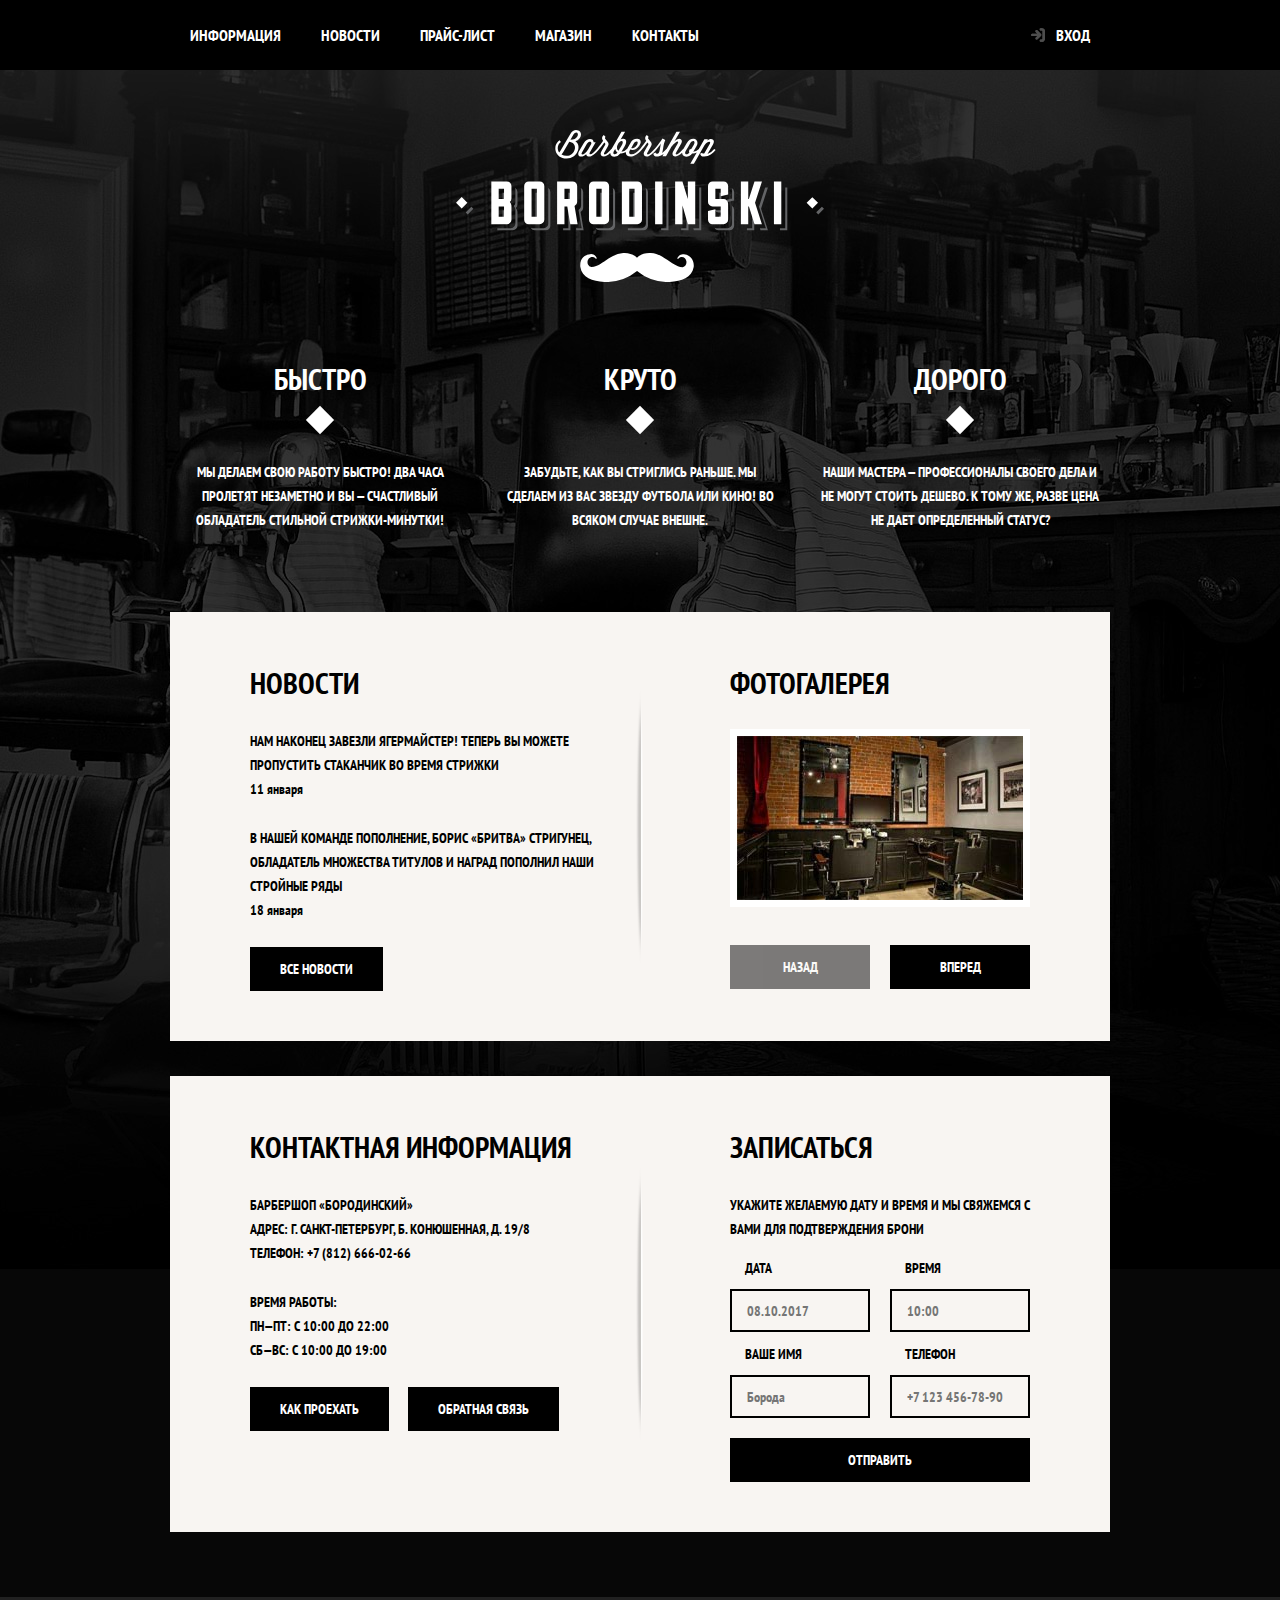
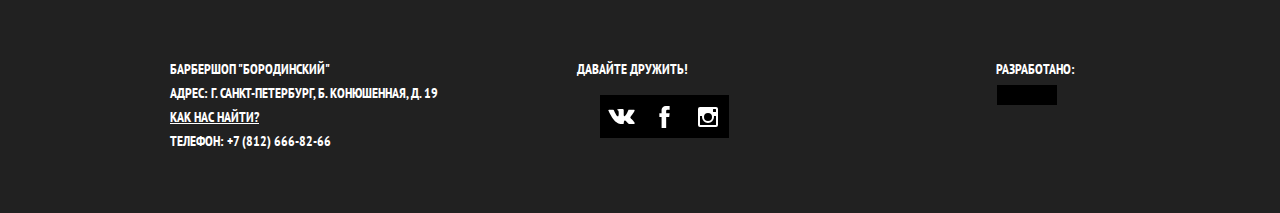
==== commit 7a55706a: "fix styling/markup/modal form, add price-list" ====
--- a/index.html
+++ b/index.html
@@ -20,10 +20,10 @@
                 <div class="container">
                     <ul class="site-navigation">
                        <li>
-                           <a href="info.html">Информация</a>
-                       </li>
-                       <li>
-                           <a href="news.html">Новости</a>
+                           <a href="#">Информация</a>
+                       </li>
+                       <li>
+                           <a href="#">Новости</a>
                        </li>
                        <li>
                            <a href="price.html">Прайс-лист</a>
@@ -36,7 +36,7 @@
                        </li>
                     </ul>
                     <ul class="user-navigation">
-                        <li class="login-link">
+                        <li>
                             <a class="login-link" href="login.html">Вход</a>
                         </li>
                     </ul>
@@ -44,10 +44,9 @@
             </div>
         </nav>
     </header>
+
     <main class="container">
-
         <h1 class="visually-hidden">Барбершоп «Бородинский»</h1>
-
         <section class="features">
             <h2 class="visually-hidden">Преимущества</h2>
             <ul class="features-list">
@@ -138,13 +137,12 @@
                 <button class="button" type="submit">Отправить</button>
             </form>
         </section>
-    </div>
-    
+    </div>    
     </main>
 
     <footer class="main-footer">
         <div class="container">
-             <p class="footer-contacts">
+            <p class="footer-contacts">
                  Барбершоп "Бородинский" <br>
                  Адрес: г. Санкт-Петербург, Б. Конюшенная, д. 19 <br>
                  <a href="map.html">Как нас найти?</a> <br>
@@ -168,8 +166,10 @@
                               <span class="visually-hidden">Фейсбук</span>
                               <svg xmlns="http://www.w3.org/2000/svg" width="19" height="22" viewBox="0 0 10.15 21.74">
                                   <path d="M3.34 1.12A4.77 4.77 0 0 1 6.53 0h3.61v3.81H7.81a1.07 1.07 0 0 0-1.09.83v2.55h3.42c-.08 1.23-.24 2.45-.41 3.67h-3v10.87H2.21V10.86H0V7.21h2.19V3.66a3.83 3.83 0 0 1 1.15-2.54z"
-                                      fill="#fff" />
-                              </a>
+                                      fill="#fff">
+                                  </path>
+                                </svg>
+                           </a>
                       </li>
                       <li>
                           <a class="social-button" href="#">
@@ -181,14 +181,46 @@
                               </svg>
                           </a>
                       </li>
-                  </ul>
+                </ul>
             </div>
             <p class="footer-copyright">
                  <b>Разработано:</b>
-                 <a href="#" class="button">test</a>
+                 <a href="#" class="button"></a>
             </p>
         </div>
-      </footer>
+    </footer>
   
-  </body>
-  </html>+    <section class="modal modal-login">
+        <h2>Личный кабинет</h2>
+        <p class="modal-description">Введите пожалуйста свой логин и пароль</p>
+        <form class="login-form" action="https://echo.htmlacademy.ru" method="post">
+            <p>
+                <label class="visually-hidden" for="user-login">Логин</label>
+                <input class="login-icon-user" id="user-login" type="text" name="login" placeholder="Логин">
+            </p>
+            <p>
+                <label class="visually-hidden" for="user-password">Пароль</label>
+                <input class="login-icon-password" id="user-password" type="password" name="password" placeholder="Пароль">
+            </p>
+            <p class="login-help">
+                <label class="login-checkbox">
+                    <input type="checkbox" name="remember" class="visually-hidden">
+                    <span class="checkbox-indicator"></span>
+                    Запомните меня
+                </label>
+                <a class="restore" href="#">Я забыл пароль!</a>
+            </p>
+            <button class="button" type="submit">Войти</button>
+        </form>
+        <button class="modal-close" type="button">Закрыть</button>
+    </section>
+
+    <section class="modal modal-map">
+        <h2 class="visually-hidden">Как до нас добраться</h2>
+        <p>
+            <img src="img/map.jpg" width="780" height="560" alt="Офис компании по адресу ул. Большая Конюшенная 19/8, Санкт-Петербург">
+        </p>
+        <button class="modal-close" type="button">Закрыть</button>
+    </section>
+</body>
+</html> --- a/css/style.css
+++ b/css/style.css
@@ -1,4 +1,5 @@
 body {
+  min-width: 960px;
   margin: 0;
   padding: 0;
 
@@ -15,25 +16,6 @@
   background-repeat: no-repeat;
 }
 
-.inner-page {
-  color: #000000;
-
-  background-color: #f9f6f3;
-  background-image: url("img/pattern-light.jpg");
-  background-position: 0 0;
-  background-repeat: repeat;
-}
-
-.main-header {
-  margin-bottom: 75px;
-}
-
-.inner-page .main-header {
-  margin-bottom: 50px;
-
-  background-color: #000000;
-}
-
 a {
   text-decoration: none;
 }
@@ -60,6 +42,28 @@
   clip: rect(0 0 0 0);
   overflow: hidden;
 }
+
+.inner-page {
+  color: #000000;
+
+  background-color: #f9f6f3;
+  background-image: url("img/pattern-light.jpg");
+  background-position: 0 0;
+  background-repeat: repeat;
+}
+
+/* HEADER */
+
+.main-header {
+  margin-bottom: 75px;
+}
+
+.inner-page .main-header {
+  margin-bottom: 75px;
+
+  background-color: #000000;
+}
+
 .button {
   display: inline-block;
   margin-right: 16px;
@@ -87,6 +91,34 @@
   cursor: default;
   opacity: 0.5;
   background-color: #000000;
+}
+
+
+a {
+  text-decoration: none;
+}
+
+img {
+  max-width: 100%;
+  height: auto;
+}
+
+.visually-hidden:not(:focus):not(:active),
+input[type="checkbox"].visually-hidden,
+input[type="radio"].visually-hidden {
+  position: absolute;
+
+  width: 1px;
+  height: 1px;
+  margin: -1px;
+  border: 0;
+  padding: 0;
+
+  white-space: nowrap;
+
+  clip-path: inset(100%);
+  clip: rect(0 0 0 0);
+  overflow: hidden;
 }
 
 .main-navigation {
@@ -171,6 +203,31 @@
   background-color: #242424;
 }
 
+.site-navigation-current {
+  position: relative;
+}
+
+.site-navigation-current a[href] {
+  pointer-events: none;
+}
+
+.site-navigation-current a:not([href]) {
+  background-color: #000000;
+}
+
+.site-navigation-current::after {
+  content: "";
+
+  position: absolute;
+  right: 20px;
+  bottom: 0;
+  left: 20px;
+
+  height: 5px;
+
+  background-color: #ffffff;
+}
+
 .user-navigation .login-link {
   position: relative;
   padding-left: 50px;
@@ -293,7 +350,7 @@
 }
 
 .news-item p {
-  margin: 0;w
+  margin: 0;
 }
 
 .news-item time {
@@ -481,7 +538,7 @@
 }
 
 .filter legend {
-  margin-bottom: 25px;
+  margin-bottom: 26px;
 
   font-size: 24px;
   line-height: 30px;
@@ -516,14 +573,14 @@
 .filter-input-checkbox + label::before {
   content: "";
   position: absolute;
-
+  left: -42px;
+  top: 0;
 
   width: 16px;
   height: 16px;
 
   border: 2px solid #000000;
-  left: -42px;
-  top: 0;
+
 }
 
 .filter-input-checkbox:checked + label::after {
@@ -565,8 +622,8 @@
   top: 5px;
   left: -36px;
 
-  width: 9px;
-  height: 9px;
+  width: 8px;
+  height: 8px;
 
   background-color: #000000;
   border-radius: 50%;
@@ -715,6 +772,10 @@
   list-style: none;
 }
 
+.product-photos {
+  width: 460px;
+}
+
 .product-photo-preview li {
   width: 140px;
   height: 149px;
@@ -825,6 +886,149 @@
   transform: rotate(45deg);
 }
 
+.inner-content {
+  margin-bottom: 75px;
+}
+
+.inner-content h2 {
+  margin-top: 60px;
+  margin-bottom: 30px;
+
+  font-size: 24px;
+  line-height: 30px;
+}
+
+.inner-content h3 {
+  margin-top: 60px;
+  margin-bottom: 30px;
+
+  font-size: 20px;
+  line-height: 24px;
+}
+
+.inner-content h2 + h3 {
+  margin-top: 30px;
+}
+
+.inner-content p {
+  margin: 14px 0;
+}
+
+.inner-content table {
+  border-collapse: collapse; 
+}
+
+.inner-content td {
+  padding: 10px 15px;
+
+  border: 2px solid #000000; 
+}
+
+.inner-content .big-heading {
+  display: flex;
+  align-items: center;
+
+  margin-top: 55px;
+  margin-bottom: 65px;
+
+  font-size: 48px;
+  line-height: 48px;
+  text-align: center;
+}
+
+.big-heading::before, 
+.big-heading::after {
+  content: "";
+
+  flex-grow: 1;
+  flex-shrink: 0;
+
+  width: 50px;
+  height: 2px;
+
+  background: #000000; 
+}
+
+.big-heading::before {
+  margin-right: 25px;
+}
+
+.big-heading::after {
+  margin-left: 25px;
+}
+
+.custom-list-1 {
+  margin: 14px 0;
+  padding: 0;
+
+  list-style: none;
+}
+
+.custom-list-1 li {
+  position: relative;
+  margin-bottom: 15px;
+  padding-left: 20px;
+}
+
+.custom-list-1 li::before {
+  content: "";
+
+  position: absolute;
+  top: 8px;
+  left: 0;
+
+  width: 8px;
+  height: 8px;
+
+  background-color: #000000;
+  transform: rotate(45deg);
+}
+
+.custom-table-1 {
+  width: 100%;
+}
+
+.custom-table-1 td {
+  width: 50%
+}
+
+.custom-table-1 td:last-child {
+  text-align: center;
+}
+
+.inner-columns {
+  display: flex;
+  justify-content:space-between;
+  flex-wrap: wrap;
+
+  margin: 60px 0;
+}
+
+.inner-columns-left,
+.inner-columns-right {
+  width: 460px;
+}
+
+.inner-columns-left *:first-child,
+.inner-columns-right *:first-child {
+  margin-top: 0;
+}
+
+.inner-columns-left *:last-child,
+.inner-columns-right *:last-child {
+  margin-top: 0;
+}
+
+.inner-columns > h2:first-child {
+  width: 100%;
+  margin-top: 0;
+}
+
+.short-text {
+  padding-right: 80px;
+}
+/* Footer */
+
 .main-footer {
   margin-top: 65px;
   padding: 60px 0;
@@ -895,4 +1099,207 @@
   color: #000000;
 
   background-color: #ffffff;
+}
+
+/* modal */
+
+.modal {
+  position: fixed;
+  
+  display: none;
+
+  color: #000000;
+
+  background-color: #f8f3f0;
+  background-image: url("img/pattern-light.jpg");
+  background-position: 0 0;
+  background-repeat: repeat;
+  box-shadow: 0 30px 50px rgba(0, 0, 0, 0.7);
+}
+
+.modal-login {
+  position: fixed;
+  top: 120px;
+  left: 50%;
+
+  width: 300px;
+  margin-left: -230px;
+  padding: 50px 80px;
+}
+
+.modal-close {
+  position: absolute;
+  top: 0;
+  right: -34px;
+
+  width: 22px;
+  height: 22px;
+
+  font-size: 0;
+
+  background-color: transparent;
+  border: 0;
+ 
+  cursor: pointer;
+}
+
+.modal-close::before,
+.modal-close::after {
+  content: "";
+
+  position: absolute;
+  top: 10px;
+  left: 2px;
+
+  width: 19px;
+  height: 3px;
+
+  background-color: #d0d0d0;
+}
+
+.modal-close::before {
+  transform: rotate(45deg);
+}
+
+.modal-close::after {
+  transform: rotate(-45deg);
+}
+
+.modal-login h2 {
+  margin: 0; 
+  margin-bottom: 20px;
+
+  font-size: 30px;
+  line-height: 42px;
+}
+
+.modal-description {
+  margin: 0;
+  margin-bottom: 10px;
+}
+
+.login-form p {
+  margin: 0;
+  margin-bottom: 10px;
+}
+
+.login-form input[type="text"],
+.login-form input[type="password"] {
+  box-sizing: border-box;
+  width: 300px;
+  padding: 10px 15px;
+  padding-right: 40px;
+
+  font: inherit;
+  color: #000000;
+  text-transform: uppercase;
+
+  background-color: #f9f6f3;
+  border: 2px solid #000000;
+}
+
+.login-form input:focus {
+  border-color: #663d15;
+}
+
+.login-form .login-help {
+  display: flex;
+  flex-wrap: wrap;
+  justify-content: space-between;
+  margin: 15px 0;
+}
+
+.login-icon-user {
+  background-image: url("../img/user.svg");
+  background-position: 270px center;
+  background-repeat: no-repeat;
+}
+
+.login-icon-password {
+  background-image: url("../img/lock.svg");
+  background-position: 270px center;
+  background-repeat: no-repeat;
+}  
+
+.login-checkbox {
+  position: relative;
+
+  padding-left: 30px;
+
+  cursor: pointer;
+}
+
+.login-checkbox:hover,
+.login-checkbox:focus {
+  color: #663d15;
+}
+
+.login-checkbox input[type="checkbox"] + .checkbox-indicator {
+  position: absolute;
+  top: 0;
+  left: 0;
+
+  width: 17px;
+  height: 17px;
+
+  border: 2px solid #000000;
+}
+
+.login-checkbox input[type="checkbox"]:focus + .checkbox-indicator {
+  border-color: #663d15;
+  outline: thin dotted;
+  outline: 5px auto -webkit-focus-ring-color;
+}
+
+.login-checkbox input[type="checkbox"]:checked + .checkbox-indicator::before,
+.login-checkbox input[type="checkbox"]:checked + .checkbox-indicator::after {
+  content: "";
+
+  position: absolute;
+  top: 8px;
+  left: 1px;
+
+  width: 15px;
+  height: 2px;
+
+  background-color: #000000; 
+}
+
+.login-checkbox input[type="checkbox"]:checked + .checkbox-indicator::before {
+  transform: rotate(45deg);
+}
+
+.login-checkbox input[type="checkbox"]:checked + .checkbox-indicator::after {
+  transform: rotate(-45deg);
+}
+
+.restore {
+  color: #000000;
+  text-decoration: underline;
+}
+
+.restore:hover,
+.restore:focus {
+  text-decoration: underline;
+}
+
+.login-form .button {
+  width: 100%;
+  margin-right: 0;  
+}
+
+.modal-map {
+  top: 50%;
+  left: 50%;
+
+  width: 766px;
+  height: 561px;
+  margin-top: -280px;
+  margin-left: -390px;  
+
+  border: 7px solid white;
+}
+
+.modal-map p {
+  margin: 0;
 }